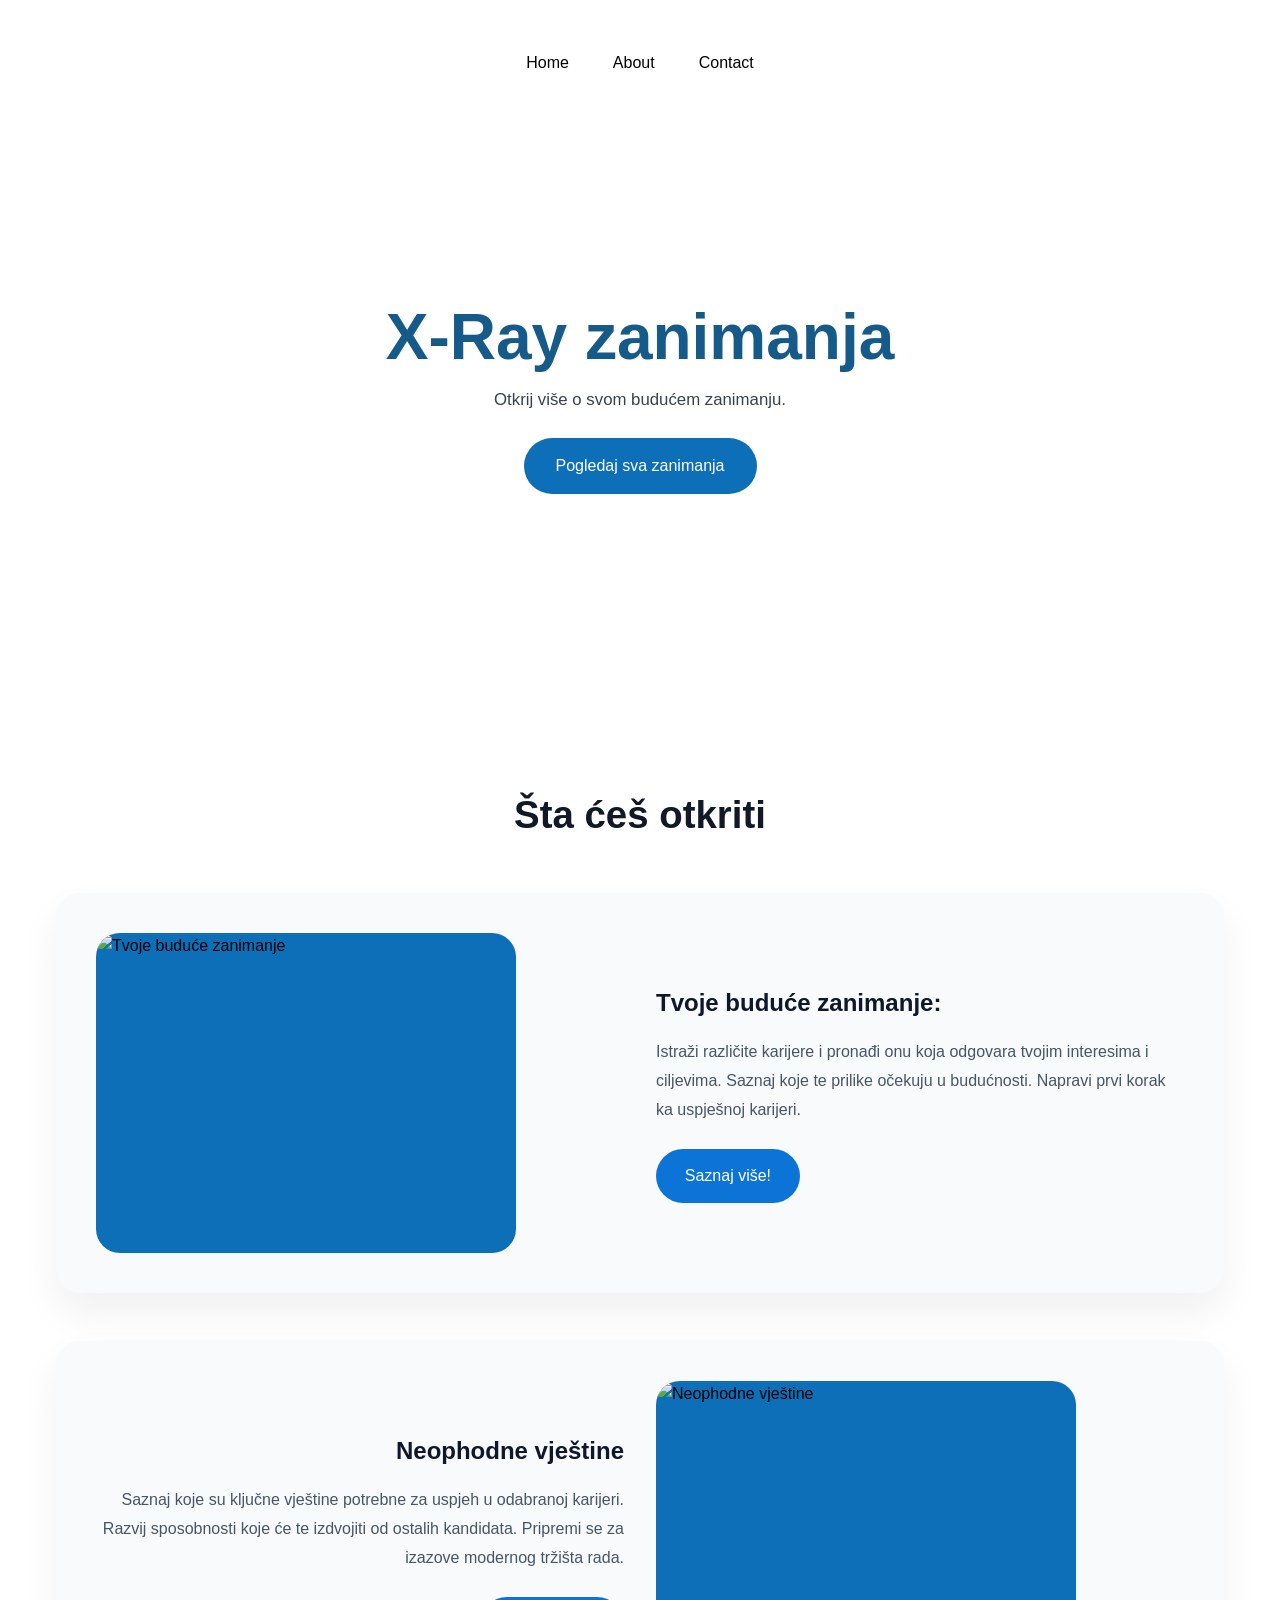
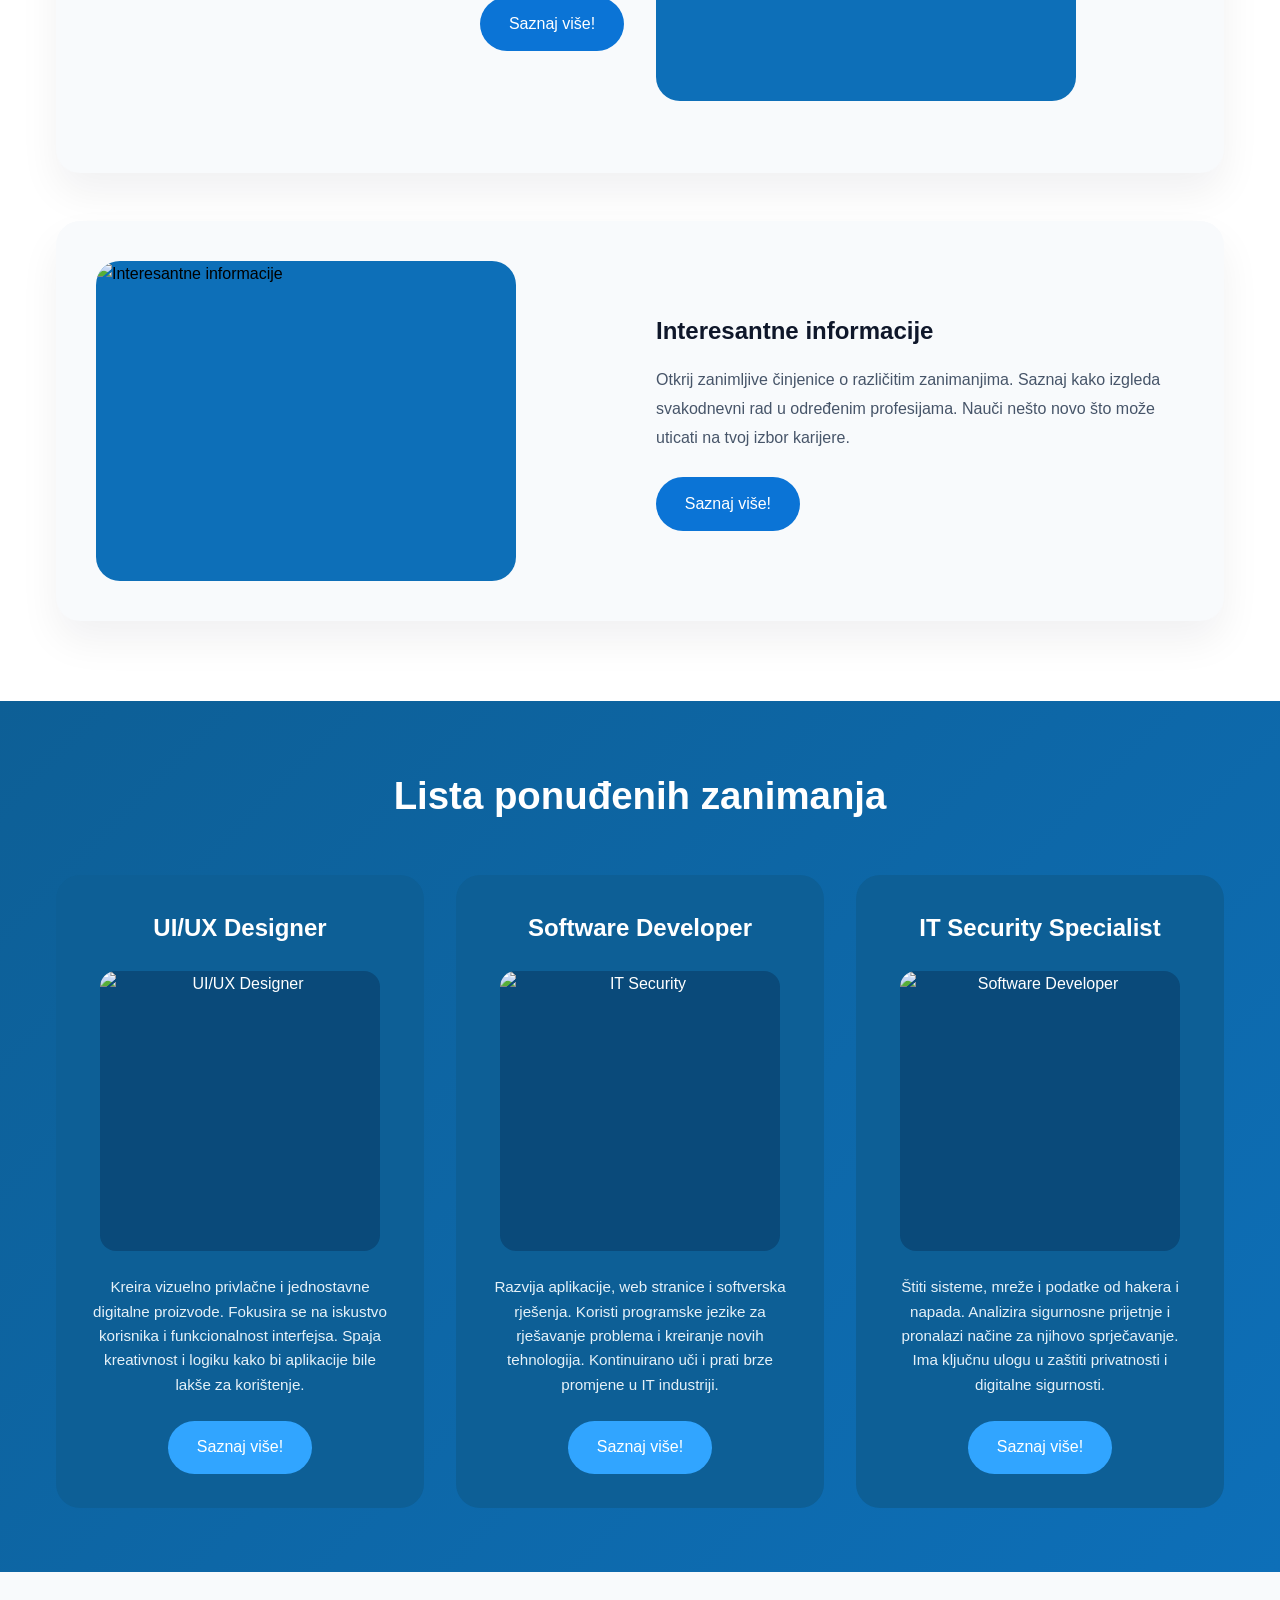
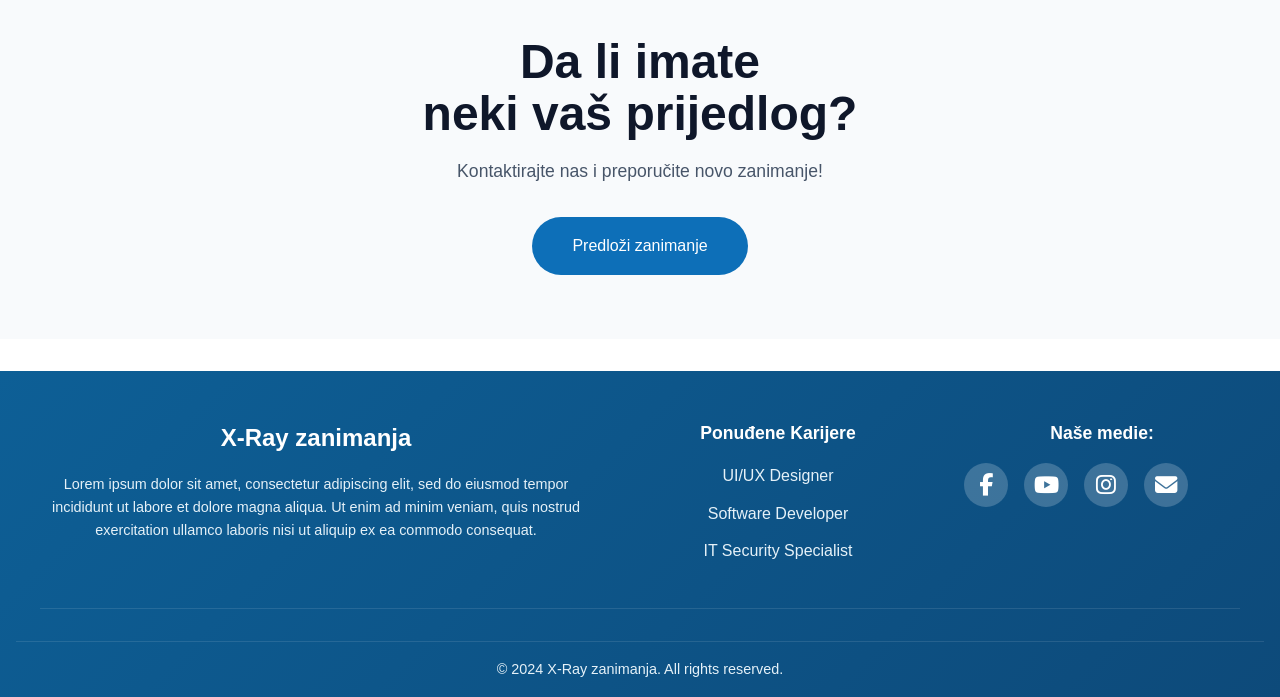
==== index.html @ bb41f521 "Add files via upload" ====
<!DOCTYPE html>
<html lang="en">
<head>
    <meta charset="UTF-8">
    <meta name="viewport" content="width=device-width, initial-scale=1.0">
    <title>My Website</title>
    <link rel="stylesheet" href="style.css">
    <link rel="stylesheet" href="https://cdnjs.cloudflare.com/ajax/libs/font-awesome/6.4.0/css/all.min.css">

</head>
<body>
    <header>
        <nav>
            <a href="#home">Home</a>
            <a href="#about">About</a>
            <a href="#contact">Contact</a>
        </nav>
        <div class="hero">
            <h1>X-Ray zanimanja</h1>
            <p>Otkrij više o svom budućem zanimanju.</p>
            <a class="hero-btn" href="#about">Pogledaj sva zanimanja</a>
        </div>
    </header>

    <section class="info-section">
        <div class="section-wrapper">
            <h2>Šta ćeš otkriti</h2>
            <div class="info-grid">
                <article class="info-card info-card-left">
                    <div class="info-image">
                        <img src="https://images.unsplash.com/photo-1552664730-d307ca884978?w=520&h=340&fit=crop" alt="Tvoje buduće zanimanje">
                    </div>
                    <div class="info-copy">
                        <h3>Tvoje buduće zanimanje:</h3>
                        <p>Istraži različite karijere i pronađi onu koja odgovara tvojim interesima i ciljevima. Saznaj koje te prilike očekuju u budućnosti. Napravi prvi korak ka uspješnoj karijeri.</p>
                        <a class="info-btn" href="#about">Saznaj više!</a>
                    </div>
                </article>
                <article class="info-card info-card-right">
                    <div class="info-copy">
                        <h3>Neophodne vještine</h3>
                        <p>Saznaj koje su ključne vještine potrebne za uspjeh u odabranoj karijeri. Razvij sposobnosti koje će te izdvojiti od ostalih kandidata. Pripremi se za izazove modernog tržišta rada.</p>
                        <a class="info-btn" href="#about">Saznaj više!</a>
                    </div>
                    <div class="info-image">
                        <img src="https://images.unsplash.com/photo-1517694712202-14dd9538aa97?w=520&h=340&fit=crop&auto=format&q=80" alt="Neophodne vještine">
                    </div>
                </article>
                <article class="info-card info-card-left">
                    <div class="info-image">
                        <img src="https://images.unsplash.com/photo-1454165804606-c3d57bc86b40?w=520&h=340&fit=crop" alt="Interesantne informacije">
                    </div>
                    <div class="info-copy">
                        <h3>Interesantne informacije</h3>
                        <p>Otkrij zanimljive činjenice o različitim zanimanjima. Saznaj kako izgleda svakodnevni rad u određenim profesijama. Nauči nešto novo što može uticati na tvoj izbor karijere.</p>
                        <a class="info-btn" href="#about">Saznaj više!</a>
                    </div>
                </article>
            </div>
        </div>
    </section>

    <section class="careers-section">
        <div class="section-wrapper">
            <h2>Lista ponuđenih zanimanja</h2>
            <div class="careers-grid">
                <article class="career-card">
                    <h3>UI/UX Designer</h3>
                    <div class="career-image">
                        <img src="https://images.unsplash.com/photo-1561070791-2526d30994b5?w=400&h=300&fit=crop&auto=format&q=80" alt="UI/UX Designer">
                    </div>
                    <p>Kreira vizuelno privlačne i jednostavne digitalne proizvode. Fokusira se na iskustvo korisnika i funkcionalnost interfejsa. Spaja kreativnost i logiku kako bi aplikacije bile lakše za korištenje.</p>
                    <a class="career-btn" href="#about">Saznaj više!</a>
                </article>

                <article class="career-card">
                    <h3>Software Developer</h3>
                    <div class="career-image">
                        <img src="https://images.unsplash.com/photo-1517694712202-14dd9538aa97?w=400&h=300&fit=crop&auto=format&q=80" alt="IT Security">
                    </div>
                    <p>Razvija aplikacije, web stranice i softverska rješenja. Koristi programske jezike za rješavanje problema i kreiranje novih tehnologija. Kontinuirano uči i prati brze promjene u IT industriji.</p>
                    <a class="career-btn" href="#about">Saznaj više!</a>
                </article>

                <article class="career-card">
                    <h3>IT Security Specialist</h3>
                    <div class="career-image">
                        <img src="https://images.unsplash.com/photo-1517694712202-14dd9538aa97?w=400&h=300&fit=crop&auto=format&q=80" alt="Software Developer">
                    </div>
                    <p>Štiti sisteme, mreže i podatke od hakera i napada. Analizira sigurnosne prijetnje i pronalazi načine za njihovo sprječavanje. Ima ključnu ulogu u zaštiti privatnosti i digitalne sigurnosti.</p>
                    <a class="career-btn" href="#about">Saznaj više!</a>
                </article>
            </div>
        </div>
    </section>

    <section class="cta-section">
        <div class="cta-content">
            <h2>Da li imate <br>neki vaš prijedlog?</h2>
            <p>Kontaktirajte nas i preporučite novo zanimanje!</p>
            <a class="cta-btn" href="#about">Predloži zanimanje</a>
        </div>
    </section>

    <footer class="main-footer">
        <div class="footer-container">
            <div class="footer-brand">
                <h3>X-Ray zanimanja</h3>
                <p>Lorem ipsum dolor sit amet, consectetur adipiscing elit, sed do eiusmod tempor incididunt ut labore et dolore magna aliqua. Ut enim ad minim veniam, quis nostrud exercitation ullamco laboris nisi ut aliquip ex ea commodo consequat.</p>
            </div>
            <div class="footer-careers">
                <h4>Ponuđene Karijere</h4>
                <ul>
                    <li><a href="#ui-ux">UI/UX Designer</a></li>
                    <li><a href="#software">Software Developer</a></li>
                    <li><a href="#security">IT Security Specialist</a></li>
                </ul>
            </div>
            <div class="footer-social">
                <h4>Naše medie:</h4>
                <div class="social-icons">
                    <a href="https://www.facebook.com" target="_blank" class="social-icon social-facebook" aria-label="Facebook" title="Facebook"><i class="fab fa-facebook-f"></i></a>
                    <a href="https://www.youtube.com" target="_blank" class="social-icon social-youtube" aria-label="YouTube" title="YouTube"><i class="fab fa-youtube"></i></a>
                    <a href="https://www.instagram.com" target="_blank" class="social-icon social-instagram" aria-label="Instagram" title="Instagram"><i class="fab fa-instagram"></i></a>
                    <a href="https://www.gmail.com" target="_blank" class="social-icon social-gmail" aria-label="Gmail" title="Gmail"><i class="fas fa-envelope"></i></a>
                </div>
            </div>
        </div>
        <div class="footer-bottom">
            <p>&copy; 2024 X-Ray zanimanja. All rights reserved.</p>
        </div>
    </footer>

</body>
</html>
---- style.css ----
* {
            margin: 0;
            padding: 0;
            box-sizing: border-box;
        }
        body {
            font-family: Inter, sans-serif;
            line-height: 1.6;
            background-color: white;
            color: black;
        }
        header {
            background-color: #ffffff;
            min-height: 80vh;
            display: flex;
            flex-direction: column;
            align-items: center;
            justify-content: flex-start;
            gap: 2rem;
            padding: 2rem 1rem 3rem;
            text-align: center;
            color: #10253f;
        }
        nav {
            width: 100%;
            max-width: 1200px;
            padding: 0.5rem 1rem;
            border-radius: 30px;
            color: black;
            display: flex;
            justify-content: center;
            gap: 0.75rem;
        }
        nav a {
            color: black;
            text-decoration: none;
            padding: 0.65rem 1rem;
            border-radius: 30px;
            transition: background-color 0.3s ease, color 0.3s ease, padding 0.3s ease;
        }
        nav a:hover {
            background-color: #0a5ea0;
            padding: 0.65rem 1.6rem;
            color: white;
        }
        .hero {
            flex: 1;
            display: flex;
            flex-direction: column;
            justify-content: center;
            align-items: center;
            width: 100%;
            max-width: 720px;
        }
        .hero h1 {
            font-size: clamp(2.5rem, 5vw, 4rem);
            color: #165a8a;
            margin-bottom: 1rem;
            line-height: 1.05;
        }
        .hero p {
            margin: 0 auto;
            max-width: 560px;
            color: #374151;
            font-size: 1.05rem;
        }
        .hero-btn {
            display: inline-block;
            margin-top: 1.5rem;
            padding: 0.95rem 2rem;
            background-color: #0d6fb8;
            color: white;
            border-radius: 999px;
            text-decoration: none;
            transition: background 0.25s ease, transform 0.2s ease;
        }
        .hero-btn:hover {
            background-color: #0a5ea0;
            transform: translateY(-2px);
        }
        main {
            max-width: 1200px;
            margin: 0 auto;
            padding: 2rem 1rem;
            background-color: white;
        }
        .info-section {
            background-color: #ffffff;
            padding: 4rem 1rem 2rem;
        }
        .section-wrapper {
            max-width: 1200px;
            margin: 0 auto;
            padding: 0 1rem;
        }
        .info-section h2 {
            font-size: clamp(2rem, 3vw, 2.75rem);
            text-align: center;
            margin-bottom: 3rem;
            color: #111827;
        }
        .info-grid {
            display: grid;
            gap: 2rem;
        }
        .info-card {
            display: grid;
            grid-template-columns: 1fr;
            align-items: center;
            gap: 2rem;
            padding: 2rem;
            background-color: #f8fafc;
            border-radius: 24px;
            box-shadow: 0 20px 40px rgba(15, 23, 42, 0.06);
            overflow: hidden;
            transition: transform 0.3s ease, box-shadow 0.3s ease;
        }
        .info-card:hover {
            transform: translateY(-8px);
            box-shadow: 0 30px 60px rgba(15, 23, 42, 0.12);
        }
        .info-card-left {
            grid-template-areas:
                "image"
                "copy";
        }
        .info-card-right {
            grid-template-areas:
                "copy"
                "image";
            grid-template-rows: auto 1fr;
        }
        .info-card .info-image,
        .info-card .info-copy {
            width: 100%;
        }
        .info-card .info-image {
            grid-area: image;
            aspect-ratio: 4 / 3;
            max-width: 420px;
            min-height: 240px;
            width: 100%;
            border-radius: 24px;
            background-color: #0d6fb8;
            position: relative;
            overflow: hidden;
            display: flex;
            align-items: center;
            justify-content: center;
        }
        .info-card .info-image img {
            width: 100%;
            height: 100%;
            object-fit: cover;
            display: block;
        }
        .info-card .info-copy {
            grid-area: copy;
        }
        .info-card h3 {
            margin-bottom: 1rem;
            font-size: 1.35rem;
            color: #0f172a;
        }
        .info-card p {
            margin-bottom: 1.5rem;
            color: #475569;
            line-height: 1.8;
        }
        .info-btn {
            display: inline-block;
            padding: 0.9rem 1.8rem;
            background-color: #0b74d6;
            color: white;
            border-radius: 999px;
            text-decoration: none;
            transition: transform 0.2s ease, background-color 0.2s ease;
        }
        .info-btn:hover {
            background-color: #0a63b2;
            transform: translateY(-2px);
        }
        @media (min-width: 900px) {
            .info-grid {
                gap: 3rem;
            }
            .info-card {
                grid-template-columns: 1fr 1fr;
            }
            .info-card-left {
                grid-template-areas: "image copy";
            }
            .info-card-right {
                grid-template-areas: "copy image";
            }
            .info-card-right .info-image {
                grid-area: image;
                display: flex;
                align-items: center;
                justify-content: center;
            }
            .info-card-right .info-copy {
                grid-area: copy;
                text-align: right;
            }
            .info-card h3 {
                font-size: 1.5rem;
            }
        }
        @media (min-width: 1100px) {
            .info-card {
                padding: 2.5rem;
            }
            .info-card .info-image {
                min-height: 320px;
            }
        }
        footer {
            background-color: #ffffff;
            color: black;
            text-align: center;
            padding: 1rem;
            margin-top: 2rem;
        }
        .careers-section {
            background: linear-gradient(135deg, #0d5f96 0%, #0d6fb8 100%);
            padding: 4rem 1rem;
            margin-top: 3rem;
        }
        .careers-section h2 {
            color: white;
            font-size: clamp(2rem, 3vw, 2.75rem);
            text-align: center;
            margin-bottom: 3rem;
        }
        .careers-grid {
            display: grid;
            grid-template-columns: 1fr;
            gap: 2rem;
            max-width: 1200px;
            margin: 0 auto;
        }
        @media (min-width: 900px) {
            .careers-grid {
                grid-template-columns: repeat(3, 1fr);
            }
        }
        .career-card {
            background-color: #0d5f96;
            border-radius: 24px;
            padding: 2rem;
            display: flex;
            flex-direction: column;
            align-items: center;
            text-align: center;
            color: white;
            border: 2px solid transparent;
            transition: transform 0.3s ease, border-color 0.3s ease;
        }
        .career-card:hover {
            transform: translateY(-8px);
            border-color: #31a5ff;
        }
        .career-card h3 {
            font-size: 1.5rem;
            margin-bottom: 1.5rem;
            color: white;
        }
        .career-image {
            width: 100%;
            max-width: 280px;
            aspect-ratio: 1 / 1;
            border-radius: 16px;
            overflow: hidden;
            margin-bottom: 1.5rem;
            background-color: #0a4a7a;
            display: flex;
            align-items: center;
            justify-content: center;
        }
        .career-image img {
            width: 100%;
            height: 100%;
            object-fit: cover;
            display: block;
        }
        .career-card p {
            margin-bottom: 1.5rem;
            color: #e5f1f8;
            line-height: 1.6;
            font-size: 0.95rem;
        }
        .career-btn {
            display: inline-block;
            padding: 0.85rem 1.8rem;
            background-color: #31a5ff;
            color: white;
            border-radius: 999px;
            text-decoration: none;
            transition: background-color 0.2s ease, transform 0.2s ease;
            margin-top: auto;
        }
        .career-btn:hover {
            background-color: #1a8fd9;
            transform: translateY(-2px);
        }
        .cta-section {
            background-color: #f8fafc;
            padding: 4rem 1rem;
            text-align: center;
        }
        .cta-content {
            max-width: 800px;
            margin: 0 auto;
        }
        .cta-content h2 {
            font-size: clamp(2rem, 4vw, 3rem);
            color: #0f172a;
            margin-bottom: 1rem;
            line-height: 1.1;
        }
        .cta-content p {
            font-size: 1.1rem;
            color: #475569;
            margin-bottom: 2rem;
        }
        .cta-btn {
            display: inline-block;
            padding: 1rem 2.5rem;
            background-color: #0d6fb8;
            color: white;
            border-radius: 999px;
            text-decoration: none;
            font-weight: 500;
            transition: background-color 0.3s ease, transform 0.3s ease;
        }
        .cta-btn:hover {
            background-color: #0a5ea0;
            transform: translateY(-3px);
        }
        .main-footer {
            background: linear-gradient(135deg, #0d5f96 0%, #0d4a7a 100%);
            color: white;
            padding: 3rem 1rem 1rem;
        }
        .footer-container {
            max-width: 1200px;
            margin: 0 auto;
            display: grid;
            grid-template-columns: 1fr;
            gap: 2rem;
            margin-bottom: 2rem;
            padding-bottom: 2rem;
            border-bottom: 1px solid rgba(255, 255, 255, 0.1);
        }
        @media (min-width: 900px) {
            .footer-container {
                grid-template-columns: 2fr 1fr 1fr;
                gap: 3rem;
            }
        }
        .footer-brand h3 {
            font-size: 1.5rem;
            margin-bottom: 1rem;
        }
        .footer-brand p {
            font-size: 0.9rem;
            line-height: 1.6;
            color: #e5f1f8;
        }
        .footer-careers h4,
        .footer-social h4 {
            font-size: 1.1rem;
            margin-bottom: 1rem;
            color: white;
        }
        .footer-careers ul {
            list-style: none;
            padding: 0;
        }
        .footer-careers li {
            margin-bottom: 0.75rem;
        }
        .footer-careers a {
            color: #e5f1f8;
            text-decoration: none;
            transition: color 0.3s ease;
        }
        .footer-careers a:hover {
            color: #31a5ff;
        }
        .social-icons {
            display: flex;
            gap: 1rem;
        }
        .social-icon {
            width: 44px;
            height: 44px;
            background-color: rgba(255, 255, 255, 0.2);
            border-radius: 50%;
            display: flex;
            align-items: center;
            justify-content: center;
            text-decoration: none;
            transition: background-color 0.3s ease, transform 0.3s ease;
            color: white;
            font-weight: bold;
            font-size: 1.2rem;
        }
        .social-icon i {
            font-size: 1.4rem;
        }
        .social-icon:hover {
            background-color: #31a5ff;
            transform: translateY(-4px);
        }
        .social-facebook:hover {
            background-color: #1877f2;
        }
        .social-youtube:hover {
            background-color: #ff0000;
        }
        .social-instagram:hover {
            background: linear-gradient(45deg, #f09433 0%, #e6683c 25%, #dc2743 50%, #cc2366 75%, #bc1888 100%);
        }
        .social-gmail:hover {
            background-color: #ea4335;
        }
        .footer-bottom {
            text-align: center;
            padding-top: 1rem;
            border-top: 1px solid rgba(255, 255, 255, 0.1);
            color: #e5f1f8;
            font-size: 0.9rem;
        }
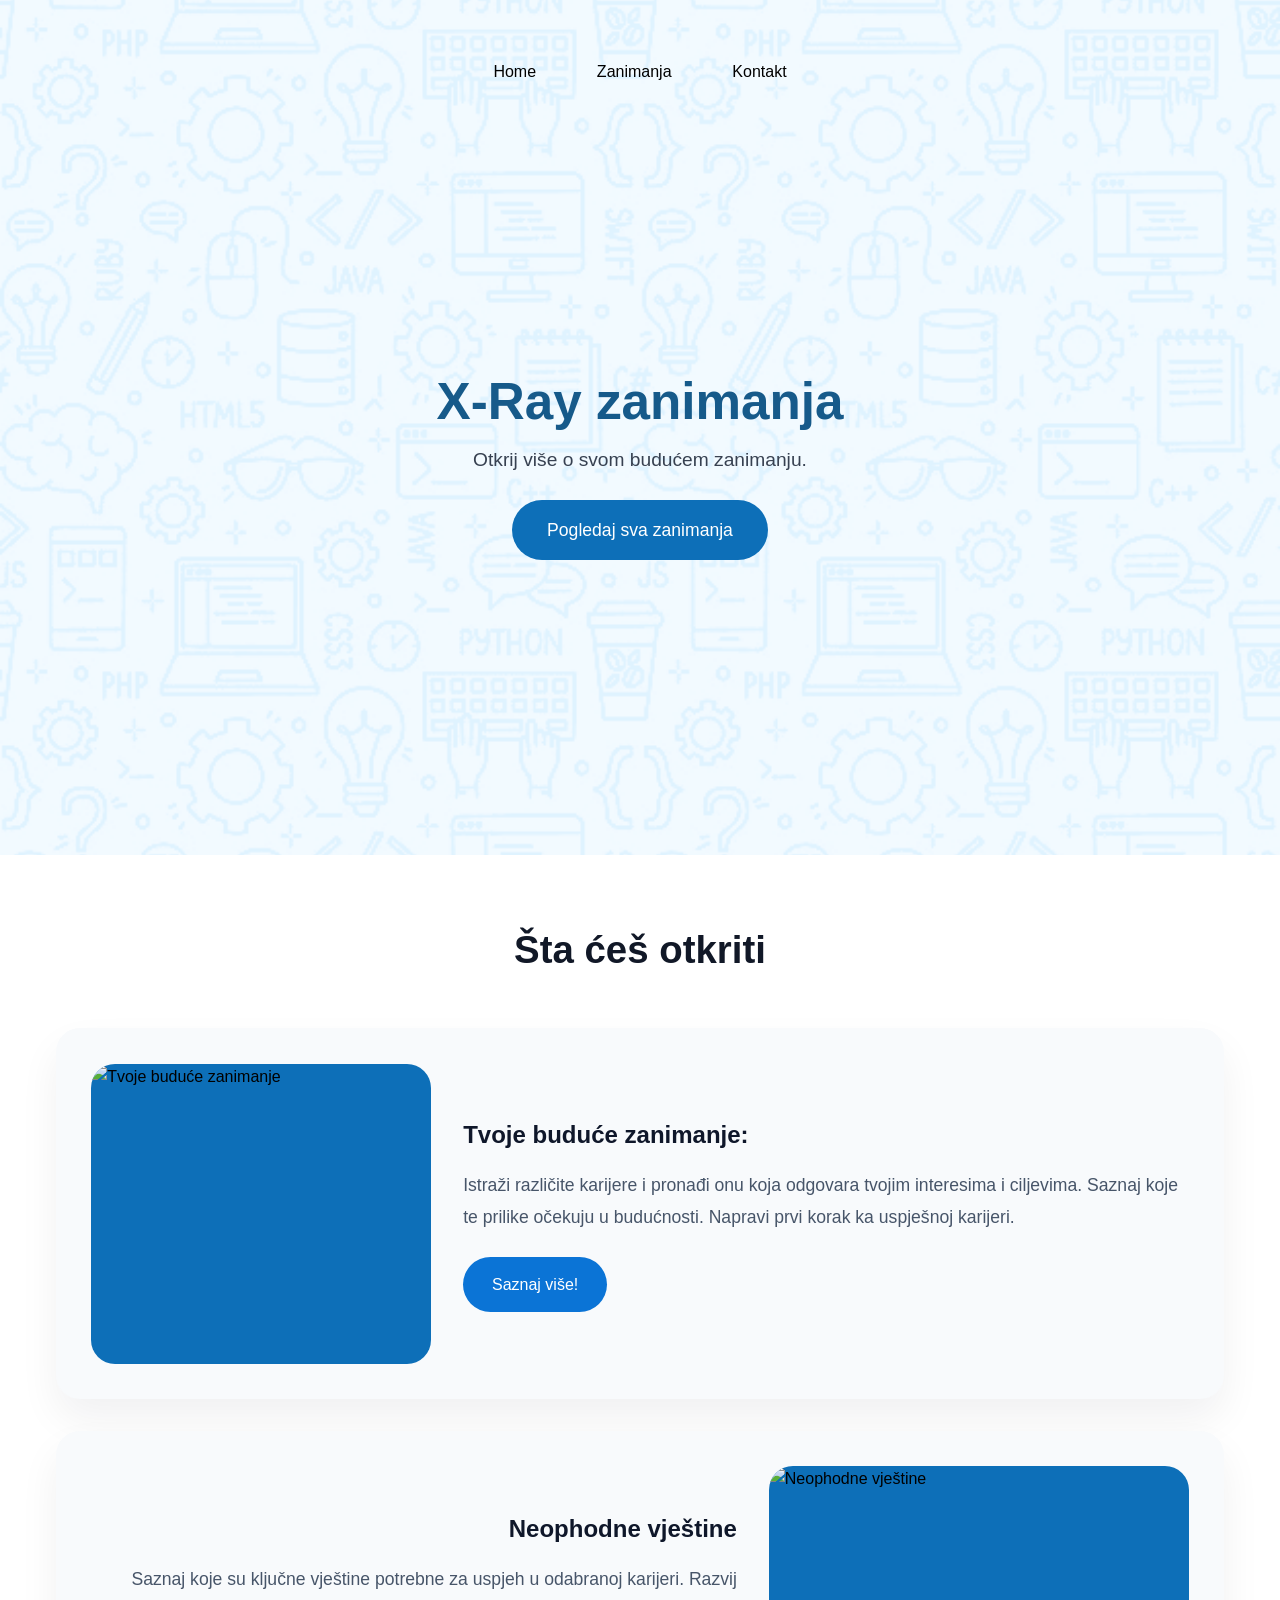
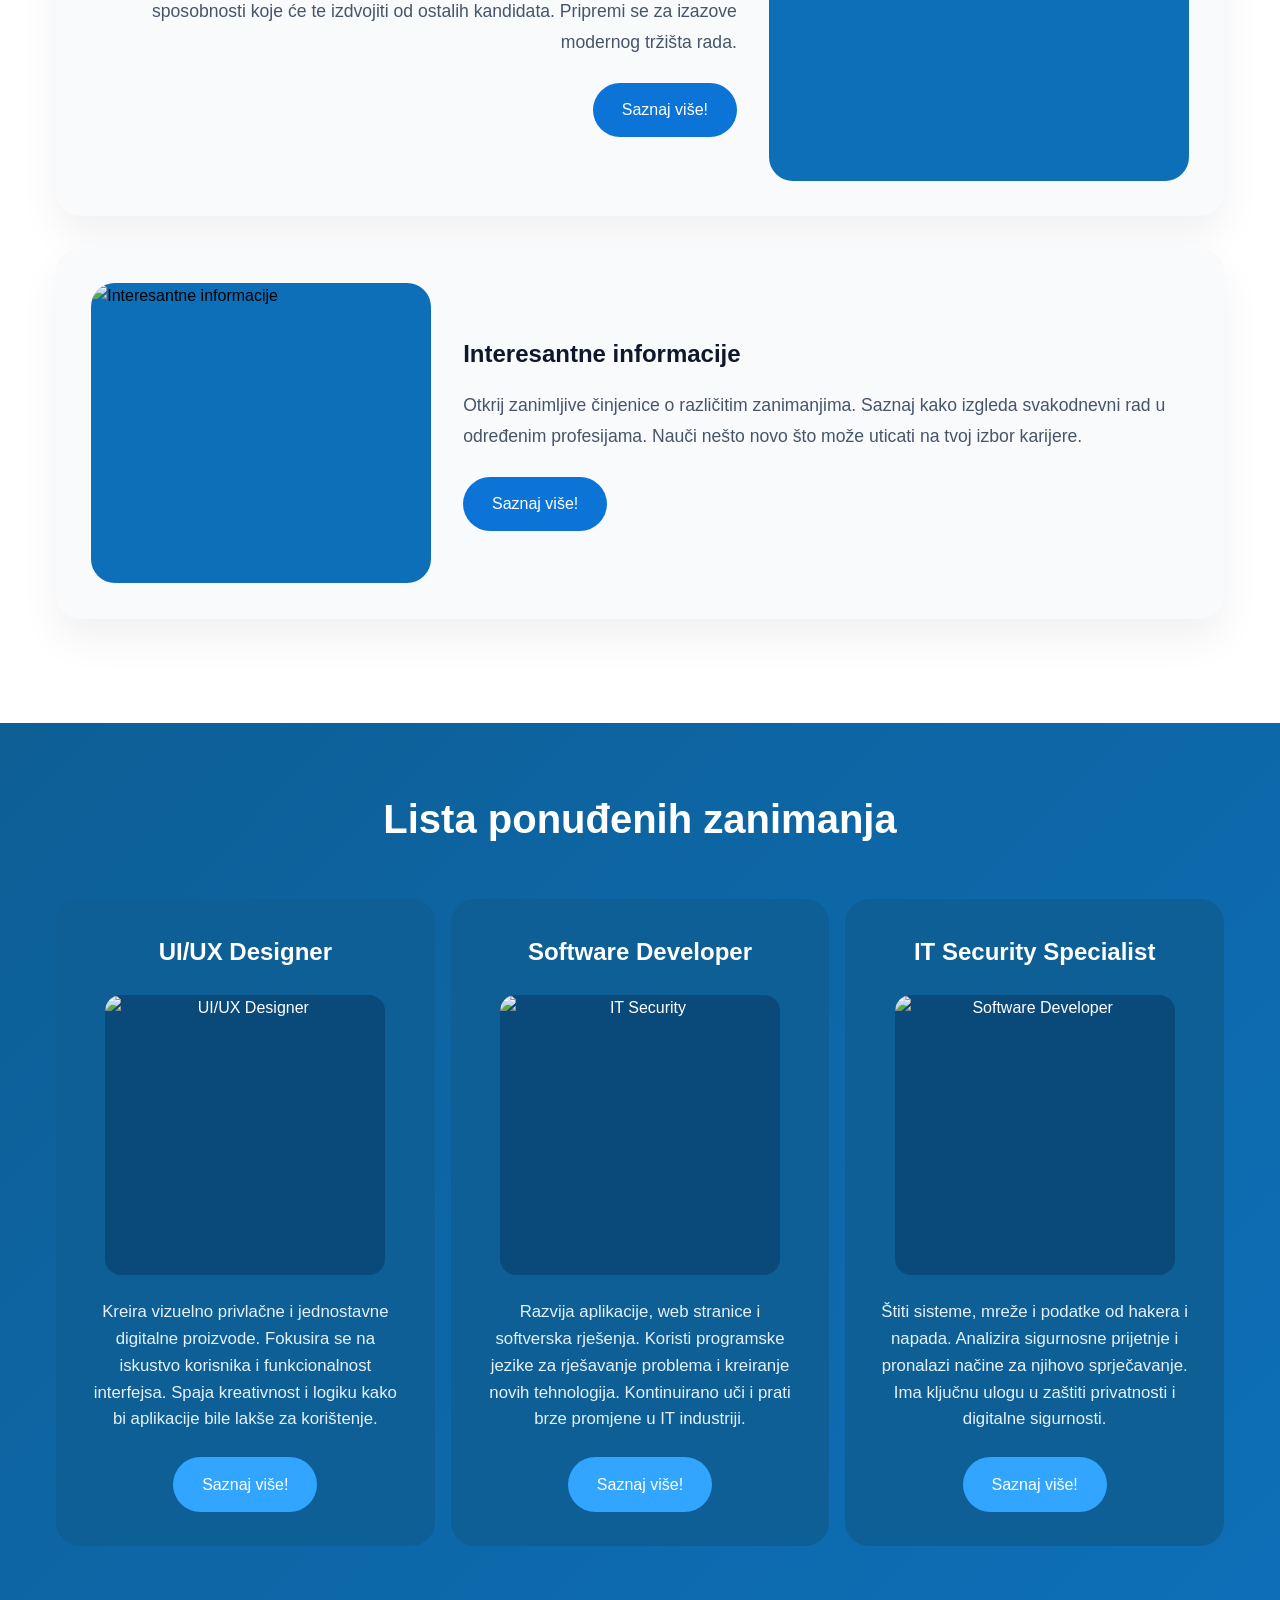
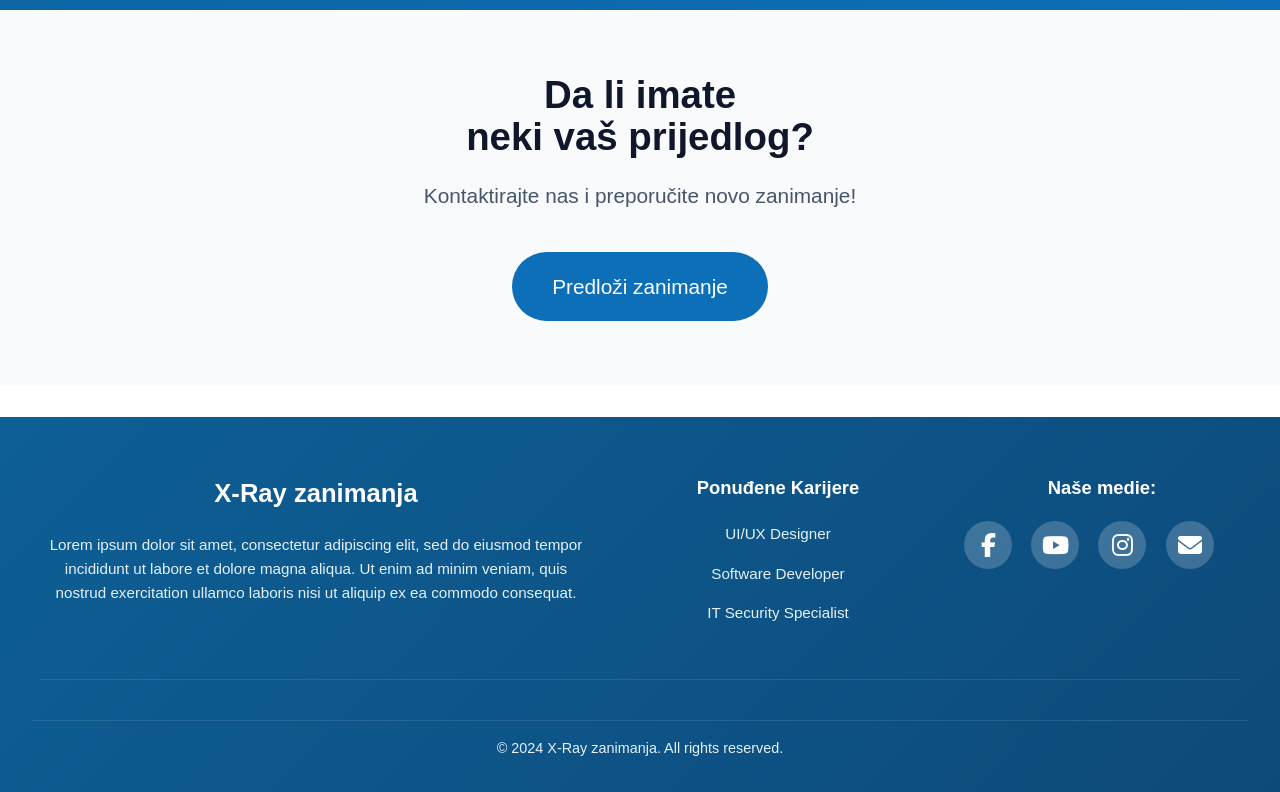
==== commit 4d8751c0: "Add files via upload" ====
--- a/index.html
+++ b/index.html
@@ -8,12 +8,13 @@
     <link rel="stylesheet" href="https://cdnjs.cloudflare.com/ajax/libs/font-awesome/6.4.0/css/all.min.css">
 
 </head>
+
 <body>
     <header>
         <nav>
             <a href="#home">Home</a>
-            <a href="#about">About</a>
-            <a href="#contact">Contact</a>
+            <a href="#about">Zanimanja</a>
+            <a href="#contact">Kontakt</a>
         </nav>
         <div class="hero">
             <h1>X-Ray zanimanja</h1>
@@ -130,6 +131,5 @@
             <p>&copy; 2024 X-Ray zanimanja. All rights reserved.</p>
         </div>
     </footer>
-
 </body>
 </html>
--- a/style.css
+++ b/style.css
@@ -1,436 +1,884 @@
 * {
-            margin: 0;
-            padding: 0;
-            box-sizing: border-box;
-        }
-        body {
-            font-family: Inter, sans-serif;
-            line-height: 1.6;
-            background-color: white;
-            color: black;
-        }
-        header {
-            background-color: #ffffff;
-            min-height: 80vh;
-            display: flex;
-            flex-direction: column;
-            align-items: center;
-            justify-content: flex-start;
-            gap: 2rem;
-            padding: 2rem 1rem 3rem;
-            text-align: center;
-            color: #10253f;
-        }
-        nav {
-            width: 100%;
-            max-width: 1200px;
-            padding: 0.5rem 1rem;
-            border-radius: 30px;
-            color: black;
-            display: flex;
-            justify-content: center;
-            gap: 0.75rem;
-        }
-        nav a {
-            color: black;
-            text-decoration: none;
-            padding: 0.65rem 1rem;
-            border-radius: 30px;
-            transition: background-color 0.3s ease, color 0.3s ease, padding 0.3s ease;
-        }
-        nav a:hover {
-            background-color: #0a5ea0;
-            padding: 0.65rem 1.6rem;
-            color: white;
-        }
-        .hero {
-            flex: 1;
-            display: flex;
-            flex-direction: column;
-            justify-content: center;
-            align-items: center;
-            width: 100%;
-            max-width: 720px;
-        }
-        .hero h1 {
-            font-size: clamp(2.5rem, 5vw, 4rem);
-            color: #165a8a;
-            margin-bottom: 1rem;
-            line-height: 1.05;
-        }
-        .hero p {
-            margin: 0 auto;
-            max-width: 560px;
-            color: #374151;
-            font-size: 1.05rem;
-        }
-        .hero-btn {
-            display: inline-block;
-            margin-top: 1.5rem;
-            padding: 0.95rem 2rem;
-            background-color: #0d6fb8;
-            color: white;
-            border-radius: 999px;
-            text-decoration: none;
-            transition: background 0.25s ease, transform 0.2s ease;
-        }
-        .hero-btn:hover {
-            background-color: #0a5ea0;
-            transform: translateY(-2px);
-        }
-        main {
-            max-width: 1200px;
-            margin: 0 auto;
-            padding: 2rem 1rem;
-            background-color: white;
-        }
-        .info-section {
-            background-color: #ffffff;
-            padding: 4rem 1rem 2rem;
-        }
-        .section-wrapper {
-            max-width: 1200px;
-            margin: 0 auto;
-            padding: 0 1rem;
-        }
-        .info-section h2 {
-            font-size: clamp(2rem, 3vw, 2.75rem);
-            text-align: center;
-            margin-bottom: 3rem;
-            color: #111827;
-        }
-        .info-grid {
-            display: grid;
-            gap: 2rem;
-        }
-        .info-card {
-            display: grid;
-            grid-template-columns: 1fr;
-            align-items: center;
-            gap: 2rem;
-            padding: 2rem;
-            background-color: #f8fafc;
-            border-radius: 24px;
-            box-shadow: 0 20px 40px rgba(15, 23, 42, 0.06);
-            overflow: hidden;
-            transition: transform 0.3s ease, box-shadow 0.3s ease;
-        }
-        .info-card:hover {
-            transform: translateY(-8px);
-            box-shadow: 0 30px 60px rgba(15, 23, 42, 0.12);
-        }
-        .info-card-left {
-            grid-template-areas:
-                "image"
-                "copy";
-        }
-        .info-card-right {
-            grid-template-areas:
-                "copy"
-                "image";
-            grid-template-rows: auto 1fr;
-        }
-        .info-card .info-image,
-        .info-card .info-copy {
-            width: 100%;
-        }
-        .info-card .info-image {
-            grid-area: image;
-            aspect-ratio: 4 / 3;
-            max-width: 420px;
-            min-height: 240px;
-            width: 100%;
-            border-radius: 24px;
-            background-color: #0d6fb8;
-            position: relative;
-            overflow: hidden;
-            display: flex;
-            align-items: center;
-            justify-content: center;
-        }
-        .info-card .info-image img {
-            width: 100%;
-            height: 100%;
-            object-fit: cover;
-            display: block;
-        }
-        .info-card .info-copy {
-            grid-area: copy;
-        }
-        .info-card h3 {
-            margin-bottom: 1rem;
-            font-size: 1.35rem;
-            color: #0f172a;
-        }
-        .info-card p {
-            margin-bottom: 1.5rem;
-            color: #475569;
-            line-height: 1.8;
-        }
-        .info-btn {
-            display: inline-block;
-            padding: 0.9rem 1.8rem;
-            background-color: #0b74d6;
-            color: white;
-            border-radius: 999px;
-            text-decoration: none;
-            transition: transform 0.2s ease, background-color 0.2s ease;
-        }
-        .info-btn:hover {
-            background-color: #0a63b2;
-            transform: translateY(-2px);
-        }
-        @media (min-width: 900px) {
-            .info-grid {
-                gap: 3rem;
-            }
-            .info-card {
-                grid-template-columns: 1fr 1fr;
-            }
-            .info-card-left {
-                grid-template-areas: "image copy";
-            }
-            .info-card-right {
-                grid-template-areas: "copy image";
-            }
-            .info-card-right .info-image {
-                grid-area: image;
-                display: flex;
-                align-items: center;
-                justify-content: center;
-            }
-            .info-card-right .info-copy {
-                grid-area: copy;
-                text-align: right;
-            }
-            .info-card h3 {
-                font-size: 1.5rem;
-            }
-        }
-        @media (min-width: 1100px) {
-            .info-card {
-                padding: 2.5rem;
-            }
-            .info-card .info-image {
-                min-height: 320px;
-            }
-        }
-        footer {
-            background-color: #ffffff;
-            color: black;
-            text-align: center;
-            padding: 1rem;
-            margin-top: 2rem;
-        }
-        .careers-section {
-            background: linear-gradient(135deg, #0d5f96 0%, #0d6fb8 100%);
-            padding: 4rem 1rem;
-            margin-top: 3rem;
-        }
-        .careers-section h2 {
-            color: white;
-            font-size: clamp(2rem, 3vw, 2.75rem);
-            text-align: center;
-            margin-bottom: 3rem;
-        }
-        .careers-grid {
-            display: grid;
-            grid-template-columns: 1fr;
-            gap: 2rem;
-            max-width: 1200px;
-            margin: 0 auto;
-        }
-        @media (min-width: 900px) {
-            .careers-grid {
-                grid-template-columns: repeat(3, 1fr);
-            }
-        }
-        .career-card {
-            background-color: #0d5f96;
-            border-radius: 24px;
-            padding: 2rem;
-            display: flex;
-            flex-direction: column;
-            align-items: center;
-            text-align: center;
-            color: white;
-            border: 2px solid transparent;
-            transition: transform 0.3s ease, border-color 0.3s ease;
-        }
-        .career-card:hover {
-            transform: translateY(-8px);
-            border-color: #31a5ff;
-        }
-        .career-card h3 {
-            font-size: 1.5rem;
-            margin-bottom: 1.5rem;
-            color: white;
-        }
-        .career-image {
-            width: 100%;
-            max-width: 280px;
-            aspect-ratio: 1 / 1;
-            border-radius: 16px;
-            overflow: hidden;
-            margin-bottom: 1.5rem;
-            background-color: #0a4a7a;
-            display: flex;
-            align-items: center;
-            justify-content: center;
-        }
-        .career-image img {
-            width: 100%;
-            height: 100%;
-            object-fit: cover;
-            display: block;
-        }
-        .career-card p {
-            margin-bottom: 1.5rem;
-            color: #e5f1f8;
-            line-height: 1.6;
-            font-size: 0.95rem;
-        }
-        .career-btn {
-            display: inline-block;
-            padding: 0.85rem 1.8rem;
-            background-color: #31a5ff;
-            color: white;
-            border-radius: 999px;
-            text-decoration: none;
-            transition: background-color 0.2s ease, transform 0.2s ease;
-            margin-top: auto;
-        }
-        .career-btn:hover {
-            background-color: #1a8fd9;
-            transform: translateY(-2px);
-        }
-        .cta-section {
-            background-color: #f8fafc;
-            padding: 4rem 1rem;
-            text-align: center;
-        }
-        .cta-content {
-            max-width: 800px;
-            margin: 0 auto;
-        }
-        .cta-content h2 {
-            font-size: clamp(2rem, 4vw, 3rem);
-            color: #0f172a;
-            margin-bottom: 1rem;
-            line-height: 1.1;
-        }
-        .cta-content p {
-            font-size: 1.1rem;
-            color: #475569;
-            margin-bottom: 2rem;
-        }
-        .cta-btn {
-            display: inline-block;
-            padding: 1rem 2.5rem;
-            background-color: #0d6fb8;
-            color: white;
-            border-radius: 999px;
-            text-decoration: none;
-            font-weight: 500;
-            transition: background-color 0.3s ease, transform 0.3s ease;
-        }
-        .cta-btn:hover {
-            background-color: #0a5ea0;
-            transform: translateY(-3px);
-        }
-        .main-footer {
-            background: linear-gradient(135deg, #0d5f96 0%, #0d4a7a 100%);
-            color: white;
-            padding: 3rem 1rem 1rem;
-        }
-        .footer-container {
-            max-width: 1200px;
-            margin: 0 auto;
-            display: grid;
-            grid-template-columns: 1fr;
-            gap: 2rem;
-            margin-bottom: 2rem;
-            padding-bottom: 2rem;
-            border-bottom: 1px solid rgba(255, 255, 255, 0.1);
-        }
-        @media (min-width: 900px) {
-            .footer-container {
-                grid-template-columns: 2fr 1fr 1fr;
-                gap: 3rem;
-            }
-        }
-        .footer-brand h3 {
-            font-size: 1.5rem;
-            margin-bottom: 1rem;
-        }
-        .footer-brand p {
-            font-size: 0.9rem;
-            line-height: 1.6;
-            color: #e5f1f8;
-        }
-        .footer-careers h4,
-        .footer-social h4 {
-            font-size: 1.1rem;
-            margin-bottom: 1rem;
-            color: white;
-        }
-        .footer-careers ul {
-            list-style: none;
-            padding: 0;
-        }
-        .footer-careers li {
-            margin-bottom: 0.75rem;
-        }
-        .footer-careers a {
-            color: #e5f1f8;
-            text-decoration: none;
-            transition: color 0.3s ease;
-        }
-        .footer-careers a:hover {
-            color: #31a5ff;
-        }
-        .social-icons {
-            display: flex;
-            gap: 1rem;
-        }
-        .social-icon {
-            width: 44px;
-            height: 44px;
-            background-color: rgba(255, 255, 255, 0.2);
-            border-radius: 50%;
-            display: flex;
-            align-items: center;
-            justify-content: center;
-            text-decoration: none;
-            transition: background-color 0.3s ease, transform 0.3s ease;
-            color: white;
-            font-weight: bold;
-            font-size: 1.2rem;
-        }
-        .social-icon i {
-            font-size: 1.4rem;
-        }
-        .social-icon:hover {
-            background-color: #31a5ff;
-            transform: translateY(-4px);
-        }
-        .social-facebook:hover {
-            background-color: #1877f2;
-        }
-        .social-youtube:hover {
-            background-color: #ff0000;
-        }
-        .social-instagram:hover {
-            background: linear-gradient(45deg, #f09433 0%, #e6683c 25%, #dc2743 50%, #cc2366 75%, #bc1888 100%);
-        }
-        .social-gmail:hover {
-            background-color: #ea4335;
-        }
-        .footer-bottom {
-            text-align: center;
-            padding-top: 1rem;
-            border-top: 1px solid rgba(255, 255, 255, 0.1);
-            color: #e5f1f8;
-            font-size: 0.9rem;
-        }
-
+    margin: 0;
+    padding: 0;
+    box-sizing: border-box;
+}
+
+body {
+    font-family: Inter, sans-serif;
+    line-height: 1.6;
+    background-color: white;
+    color: black;
+}
+
+header {
+    background-image: url("assets/hero-background-pattern.png"); 
+    background-size: cover;
+    background-position: center;
+    background-repeat: no-repeat;
+    min-height: 100vh;
+    display: flex;
+    flex-direction: column;
+    align-items: center;
+    justify-content: flex-start;
+    gap: 1.5rem;
+    padding: 1.5rem 1rem 2rem;
+    text-align: center;
+    color: #10253f;
+}
+
+nav {
+    width: 100%;
+    max-width: 1200px;
+    padding: 0.5rem 1rem;
+    border-radius: 30px;
+    color: black;
+    display: flex;
+    justify-content: center;
+    gap: 0.5rem;
+}
+
+nav a {
+    color: black;
+    text-decoration: none;
+    padding: 0.5rem 0.75rem;
+    border-radius: 30px;
+    transition: background-color 0.3s ease, color 0.3s ease, padding 0.3s ease;
+    font-size: 0.9rem;
+}
+
+nav a:hover {
+    background-color: #0a5ea0;
+    padding: 0.5rem 1.25rem;
+    color: white;
+}
+
+.hero {
+    flex: 1;
+    display: flex;
+    flex-direction: column;
+    justify-content: center;
+    align-items: center;
+    width: 100%;
+    max-width: 720px;
+}
+
+.hero h1 {
+    font-size: clamp(2rem, 8vw, 3.5rem);
+    color: #165a8a;
+    margin-bottom: 1rem;
+    line-height: 1.05;
+}
+
+.hero p {
+    margin: 0 auto;
+    max-width: 560px;
+    color: #374151;
+    font-size: 1rem;
+}
+
+.hero-btn {
+    display: inline-block;
+    margin-top: 1.5rem;
+    padding: 0.8rem 1.5rem;
+    background-color: #0d6fb8;
+    color: white;
+    border-radius: 999px;
+    text-decoration: none;
+    transition: background 0.25s ease, transform 0.2s ease;
+    font-size: 0.95rem;
+    flex-grow: 0;
+    flex-shrink: 1;
+}
+
+.hero-btn:hover {
+    background-color: #0a5ea0;
+    transform: translateY(-2px);
+}
+
+main {
+    max-width: 1200px;
+    margin: 0 auto;
+    padding: 2rem 1rem;
+    background-color: white;
+}
+
+.section-wrapper {
+    display: flex;
+    flex-direction: column;
+    justify-items: center;
+    max-width: 1200px;
+    margin: 0 auto;
+    padding: 0 1rem;
+}
+
+.info-section h2 {
+    font-size: clamp(2rem, 3vw, 2.75rem);
+    text-align: center;
+    margin-bottom: 3rem;
+    color: #111827;
+}
+
+.info-grid {
+    display: grid;
+    gap: 2rem;
+}
+
+.info-card {
+    display: grid;
+    grid-template-columns: 1fr;
+    align-items: center;
+    gap: 2rem;
+    padding: 2rem;
+    background-color: #f8fafc;
+    border-radius: 24px;
+    box-shadow: 0 20px 40px rgba(15, 23, 42, 0.06);
+    overflow: hidden;
+    transition: transform 0.3s ease, box-shadow 0.3s ease;
+}
+
+.info-card:hover {
+    transform: translateY(-8px);
+    box-shadow: 0 30px 60px rgba(15, 23, 42, 0.12);
+}
+
+.info-card-left {
+    grid-template-areas:
+        "image"
+        "copy";
+}
+
+.info-card-right {
+    display: flex;
+    align-items: right;
+    grid-template-areas:
+        "copy"
+        "image";
+    grid-template-rows: auto 1fr;
+    
+    
+}
+
+.info-card .info-image,
+.info-card .info-copy {
+    width: 100%;
+}
+
+.info-card .info-image {
+    grid-area: image;
+    aspect-ratio: 4 / 3;
+    max-width: 420px;
+    min-height: 240px;
+    width: 100%;
+    border-radius: 24px;
+    background-color: #0d6fb8;
+    position: relative;
+    overflow: hidden;
+    display: flex;
+    align-items: center;
+    justify-content: center;
+}
+
+.info-card .info-image img {
+    width: 100%;
+    height: 100%;
+    object-fit: cover;
+    display: block;
+}
+
+.info-card .info-copy {
+    grid-area: copy;
+}
+
+.info-card h3 {
+    margin-bottom: 1rem;
+    font-size: 1.35rem;
+    color: #0f172a;
+}
+
+.info-card p {
+    margin-bottom: 1.5rem;
+    color: #475569;
+    line-height: 1.8;
+}
+
+.info-btn {
+    display: inline-block;
+    padding: 0.9rem 1.8rem;
+    background-color: #0b74d6;
+    color: white;
+    border-radius: 999px;
+    text-decoration: none;
+    transition: transform 0.2s ease, background-color 0.2s ease;
+}
+
+.info-btn:hover {
+    background-color: #0a63b2;
+    transform: translateY(-2px);
+}
+
+footer {
+    background-color: #ffffff;
+    color: black;
+    text-align: center;
+    padding: 1rem;
+    margin-top: 2rem;
+}
+
+.careers-section {
+    background: linear-gradient(135deg, #0d5f96 0%, #0d6fb8 100%);
+    padding: 3rem 1rem;
+    margin-top: 3rem;
+}
+
+.careers-section h2 {
+    color: white;
+    font-size: clamp(1.8rem, 4vw, 2.5rem);
+    text-align: center;
+    margin-bottom: 2.5rem;
+}
+
+.careers-grid {
+    display: grid;
+    grid-template-columns: 1fr;
+    gap: 1.5rem;
+    max-width: 1200px;
+    margin: 0 auto;
+}
+
+.career-card {
+    background-color: #0d5f96;
+    border-radius: 24px;
+    padding: 2rem;
+    display: flex;
+    flex-direction: column;
+    align-items: center;
+    text-align: center;
+    color: white;
+    border: 2px solid transparent;
+    transition: transform 0.3s ease, border-color 0.3s ease;
+}
+.career-card:hover {
+    transform: translateY(-8px);
+    border-color: #31a5ff;
+}
+.career-card h3 {
+    font-size: 1.5rem;
+    margin-bottom: 1.5rem;
+    color: white;
+}
+.career-image {
+    width: 100%;
+    max-width: 280px;
+    aspect-ratio: 1 / 1;
+    border-radius: 16px;
+    overflow: hidden;
+    margin-bottom: 1.5rem;
+    background-color: #0a4a7a;
+    display: flex;
+    align-items: center;
+    justify-content: center;
+}
+.career-image img {
+    width: 100%;
+    height: 100%;
+    object-fit: cover;
+    display: block;
+}
+.career-card p {
+    margin-bottom: 1.5rem;
+    color: #e5f1f8;
+    line-height: 1.6;
+    font-size: 0.95rem;
+}
+.career-btn {
+    display: inline-block;
+    padding: 0.85rem 1.8rem;
+    background-color: #31a5ff;
+    color: white;
+    border-radius: 999px;
+    text-decoration: none;
+    transition: background-color 0.2s ease, transform 0.2s ease;
+    margin-top: auto;
+}
+.career-btn:hover {
+    background-color: #1a8fd9;
+    transform: translateY(-2px);
+}
+.cta-section {
+    background-color: #f8fafc;
+    padding: 3rem 1rem;
+    text-align: center;
+}
+.cta-content {
+    max-width: 800px;
+    margin: 0 auto;
+}
+.cta-content h2 {
+    font-size: clamp(1.8rem, 4vw, 2.5rem);
+    color: #0f172a;
+    margin-bottom: 1rem;
+    line-height: 1.1;
+}
+.cta-content p {
+    font-size: clamp(1rem, 2vw, 1.2rem);
+    color: #475569;
+    margin-bottom: 2rem;
+}
+
+.cta-btn {
+    display: inline-block;
+    padding: 1rem 2rem;
+    background-color: #0d6fb8;
+    color: white;
+    border-radius: 999px;
+    text-decoration: none;
+    font-weight: 500;
+    transition: background-color 0.3s ease, transform 0.3s ease;
+    font-size: clamp(1rem, 2vw, 1.2rem);
+}
+
+.cta-btn:hover {
+    background-color: #0a5ea0;
+    transform: translateY(-3px);
+}
+
+.main-footer {
+    background: linear-gradient(135deg, #0d5f96 0%, #0d4a7a 100%);
+    color: white;
+    padding: 2.5rem 1rem 1rem;
+}
+.footer-container {
+    max-width: 1200px;
+    margin: 0 auto;
+    display: grid;
+    grid-template-columns: 1fr;
+    gap: 2rem;
+    margin-bottom: 2rem;
+    padding-bottom: 2rem;
+    border-bottom: 1px solid rgba(255, 255, 255, 0.1);
+}
+.footer-brand h3 {
+    font-size: clamp(1.3rem, 3vw, 1.5rem);
+    margin-bottom: 1rem;
+}
+.footer-brand p {
+    font-size: clamp(0.85rem, 2vw, 0.9rem);
+    line-height: 1.6;
+    color: #e5f1f8;
+}
+.footer-careers h4,
+.footer-social h4 {
+    font-size: clamp(1rem, 2.5vw, 1.1rem);
+    margin-bottom: 1rem;
+    color: white;
+}
+.footer-careers ul {
+    list-style: none;
+    padding: 0;
+}
+.footer-careers li {
+    margin-bottom: 0.75rem;
+}
+.footer-careers a {
+    color: #e5f1f8;
+    text-decoration: none;
+    transition: color 0.3s ease;
+    font-size: clamp(0.85rem, 2vw, 0.9rem);
+}
+.footer-careers a:hover {
+    color: #31a5ff;
+}
+.social-icons {
+    display: flex;
+    gap: 1rem;
+}
+.social-icon {
+    width: 44px;
+    height: 44px;
+    background-color: rgba(255, 255, 255, 0.2);
+    border-radius: 50%;
+    display: flex;
+    align-items: center;
+    justify-content: center;
+    text-decoration: none;
+    transition: background-color 0.3s ease, transform 0.3s ease;
+    color: white;
+    font-weight: bold;
+    font-size: 1.2rem;
+}
+.social-icon i {
+    font-size: 1.4rem;
+}
+.social-icon:hover {
+    background-color: #31a5ff;
+    transform: translateY(-4px);
+}
+.social-facebook:hover {
+    background-color: #1877f2;
+}
+.social-youtube:hover {
+    background-color: #ff0000;
+}
+.social-instagram:hover {
+    background: linear-gradient(45deg, #f09433 0%, #e6683c 25%, #dc2743 50%, #cc2366 75%, #bc1888 100%);
+}
+.social-gmail:hover {
+    background-color: #ea4335;
+}
+.footer-bottom {
+    text-align: center;
+    padding-top: 1rem;
+    border-top: 1px solid rgba(255, 255, 255, 0.1);
+    color: #e5f1f8;
+    font-size: clamp(0.8rem, 2vw, 0.9rem);
+}
+
+/* Mobile Styles */
+@media (min-width: 481px) {
+    header {
+        min-height: 75vh;
+        gap: 2rem;
+        padding: 2rem 1.5rem 3rem;
+    }
+
+    nav {
+        gap: 0.75rem;
+    }
+
+    nav a {
+        padding: 0.6rem 0.9rem;
+        font-size: 1rem;
+    }
+
+    nav a:hover {
+        padding: 0.6rem 1.4rem;
+    }
+
+    .hero h1 {
+        font-size: clamp(2.5rem, 6vw, 4rem);
+    }
+
+    .hero p {
+        font-size: 1.1rem;
+    }
+
+    .hero-btn {
+        padding: 0.9rem 1.8rem;
+        font-size: 1rem;
+    }
+
+    .info-section {
+        padding: 3.5rem 1.5rem 2.5rem;
+    }
+
+    .info-section h2 {
+        margin-bottom: 3rem;
+    }
+
+    .info-card {
+        padding: 1.8rem;
+       
+        gap: 2rem;
+    }
+    .info-card h3 {
+        font-size: 1.3rem;
+    }
+
+    .info-card p {
+        font-size: 1rem;
+    }
+
+    .info-btn {
+        padding: 0.8rem 1.6rem;
+        font-size: 1rem;
+    }
+
+    .careers-section {
+        padding: 3.5rem 1.5rem;
+    }
+
+    .careers-section h2 {
+        margin-bottom: 3rem;
+    }
+
+    .careers-grid {
+        gap: 2rem;
+    }
+
+    .career-card {
+        padding: 1.8rem;
+    }
+
+    .career-card h3 {
+        font-size: 1.4rem;
+    }
+
+    .career-card p {
+        font-size: 1rem;
+    }
+
+    .career-btn {
+        padding: 0.8rem 1.6rem;
+        font-size: 1rem;
+    }
+    .main-footer {
+        padding: 3rem 1.5rem 1.5rem;
+    }
+    .footer-container {
+        gap: 2.5rem;
+        margin-bottom: 2.5rem;
+        padding-bottom: 2.5rem;
+    }
+    .footer-brand h3 {
+        margin-bottom: 1.2rem;
+    }
+    .footer-careers h4,
+    .footer-social h4 {
+        margin-bottom: 1.2rem;
+    }
+    .footer-careers li {
+        margin-bottom: 0.85rem;
+    }
+    .social-icons {
+        gap: 1.2rem;
+    }
+    .social-icon {
+        width: 48px;
+        height: 48px;
+    }
+    .social-icon i {
+        font-size: 1.5rem;
+    }
+    .cta-section {
+        padding: 3.5rem 1.5rem;
+    }
+    .cta-content h2 {
+        margin-bottom: 1.2rem;
+    }
+    .cta-content p {
+        margin-bottom: 2.5rem;
+    }
+    .cta-btn {
+        padding: 1.1rem 2.2rem;
+    }
+}
+
+/* Laptop Styles */
+@media (min-width: 769px) {
+    header {
+        min-height: 80vh;
+        gap: 2.5rem;
+        padding: 2.5rem 2rem 4rem;
+    }
+
+    nav {
+        gap: 1rem;
+    }
+
+    nav a {
+        padding: 0.7rem 1.2rem;
+    }
+
+    nav a:hover {
+        padding: 0.7rem 1.8rem;
+    }
+
+    .hero h1 {
+        font-size: clamp(3rem, 5vw, 4.5rem);
+    }
+
+    .hero p {
+        font-size: 1.2rem;
+    }
+
+    .hero-btn {
+        padding: 1rem 2.2rem;
+        font-size: 1.1rem;
+    }
+    
+    .info-section {
+        padding: 4rem 2rem 3rem;
+    }
+
+    .info-card {
+        grid-template-columns: minmax(280px, 340px) 1fr;
+        padding: 2rem;
+    }
+
+    .info-card-left {
+        grid-template-areas: "image copy";
+    }
+
+    .info-card-right {
+        grid-template-areas: "copy image";
+    }
+
+    .info-card-right .info-image {
+        grid-area: image;
+        display: flex;
+        align-items: center;
+        justify-content: right;
+    }
+
+    .info-card-right .info-copy {
+        grid-area: copy;
+        text-align: right;
+    }
+
+    .info-card .info-image {
+        min-height: 250px;
+    }
+
+    .info-card h3 {
+        font-size: 1.4rem;
+    }
+    
+    .info-card p {
+        font-size: 1.05rem;
+    }
+
+    .info-btn {
+        padding: 0.9rem 1.8rem;
+        font-size: 1.05rem;
+    }
+
+    .cta-section {
+        padding: 4rem 2rem;
+    }
+
+    .cta-content h2 {
+        font-size: clamp(2rem, 3vw, 2.75rem);
+    }
+
+    .cta-content p {
+        font-size: clamp(1.1rem, 2.5vw, 1.3rem);
+    }
+
+    .cta-btn {
+        padding: 1.2rem 2.5rem;
+        font-size: clamp(1.1rem, 2.5vw, 1.3rem);
+    }
+
+    .careers-section {
+        padding: 4rem 2rem;
+    }
+
+    .careers-grid {
+        grid-template-columns: repeat(2, 1fr);
+        gap: 1.5rem;
+    }
+    
+    .career-card {
+        padding: 2rem;
+    }
+
+    .career-card h3 {
+        font-size: 1.5rem;
+    }
+
+    .career-card p {
+        font-size: 1.05rem;
+    }
+
+    .career-btn {
+        padding: 0.9rem 1.8rem;
+        font-size: 1.05rem;
+    }
+
+    .main-footer {
+        padding: 3.5rem 2rem 2rem;
+    }
+
+    .footer-container {
+        grid-template-columns: 2fr 1fr 1fr;
+        gap: 3rem;
+    }
+
+    .footer-brand h3 {
+        font-size: clamp(1.4rem, 2.5vw, 1.6rem);
+    }
+
+    .footer-brand p {
+        font-size: clamp(0.9rem, 2vw, 0.95rem);
+    }
+
+    .footer-careers h4,
+    .footer-social h4 {
+        font-size: clamp(1.05rem, 2vw, 1.15rem);
+    }
+
+    .footer-careers a {
+        font-size: clamp(0.9rem, 2vw, 0.95rem);
+    }
+
+    .social-icon {
+        width: 50px;
+        height: 50px;
+    }
+
+    .social-icon i {
+        font-size: 1.6rem;
+    }
+    
+}
+
+/* Desktop Styles */
+@media (min-width: 1201px) {
+    header {
+        min-height: 95vh;
+        padding: 2.5rem 2.5rem 4rem;
+    }
+
+    .zanimanje-header {
+        min-height: 200px;
+        height: 50vh;
+    }
+    
+    nav {
+        gap: 1.2rem;
+    }
+
+    nav a {
+        padding: 0.7rem 1.3rem;
+        font-size: 1rem;
+    }
+
+    nav a:hover {
+        padding: 0.7rem 1.8rem;
+    }
+
+    .hero h1 {
+        font-size: clamp(3rem, 4vw, 4.5rem);
+    }
+
+    .hero p {
+        font-size: 1.2rem;
+    }
+    .hero-btn {
+        padding: 1rem 2.2rem;
+        font-size: 1.1rem;
+    }
+
+    .info-card {
+        gap: 2rem;
+        padding: 2rem;
+    }
+
+    .info-card .info-image {
+        min-height: 260px;
+    }
+
+    .info-section {
+        padding: 4rem 2.5rem 3.5rem;
+    }
+
+    .info-card {
+        padding: 2.2rem;
+    }
+
+    .info-card .info-image {
+        min-height: 300px;
+    }
+
+    .info-card h3 {
+        font-size: 1.5rem;
+    }
+
+    .info-card p {
+        font-size: 1.1rem;
+    }
+
+    .info-btn {
+        padding: 0.9rem 1.8rem;
+        font-size: 1rem;
+    }
+
+    .careers-grid {
+        grid-template-columns: repeat(3, 1fr);
+        gap: 1rem;
+    }
+
+    .careers-section {
+        padding: 6rem 2rem;
+        padding: 4rem 2.5rem;
+    }
+
+    .career-card {
+        padding: 2rem;
+    }
+
+    .career-card h3 {
+        font-size: 1.5rem;
+    }
+
+    .career-card p {
+        font-size: 1.05rem;
+    }
+
+    .career-btn {
+        padding: 0.9rem 1.8rem;
+        font-size: 1rem;
+    }
+
+    .cta-section {
+        padding: 4rem 2rem;
+    }
+
+    .cta-content h2 {
+        margin-bottom: 1.3rem;
+    }
+
+    .cta-content p {
+        margin-bottom: 2.5rem;
+    }
+
+    .cta-btn {
+        padding: 1.1rem 2.5rem;
+    }
+
+    .main-footer {
+        padding: 3.5rem 2rem 2rem;
+    }
+
+    .footer-container {
+        gap: 3rem;
+    }
+
+    .footer-container {
+        margin-bottom: 2.5rem;
+        padding-bottom: 2.5rem;
+    }
+
+    .footer-brand h3 {
+        font-size: clamp(1.4rem, 2vw, 1.6rem);
+    }
+
+    .footer-brand p {
+        font-size: clamp(0.9rem, 1.8vw, 0.95rem);
+    }
+
+    .footer-careers h4,
+    .footer-social h4 {
+        font-size: clamp(1.05rem, 1.8vw, 1.15rem);
+    }
+
+    .footer-careers a {
+        font-size: clamp(0.9rem, 1.8vw, 0.95rem);
+    }
+
+    .social-icon {
+        width: 48px;
+        height: 48px;
+    }
+
+    .social-icon i {
+        font-size: 1.5rem;
+    }
+
+    .footer-bottom {
+        font-size: clamp(0.8rem, 1.5vw, 0.9rem);
+    }
+}
+        
+
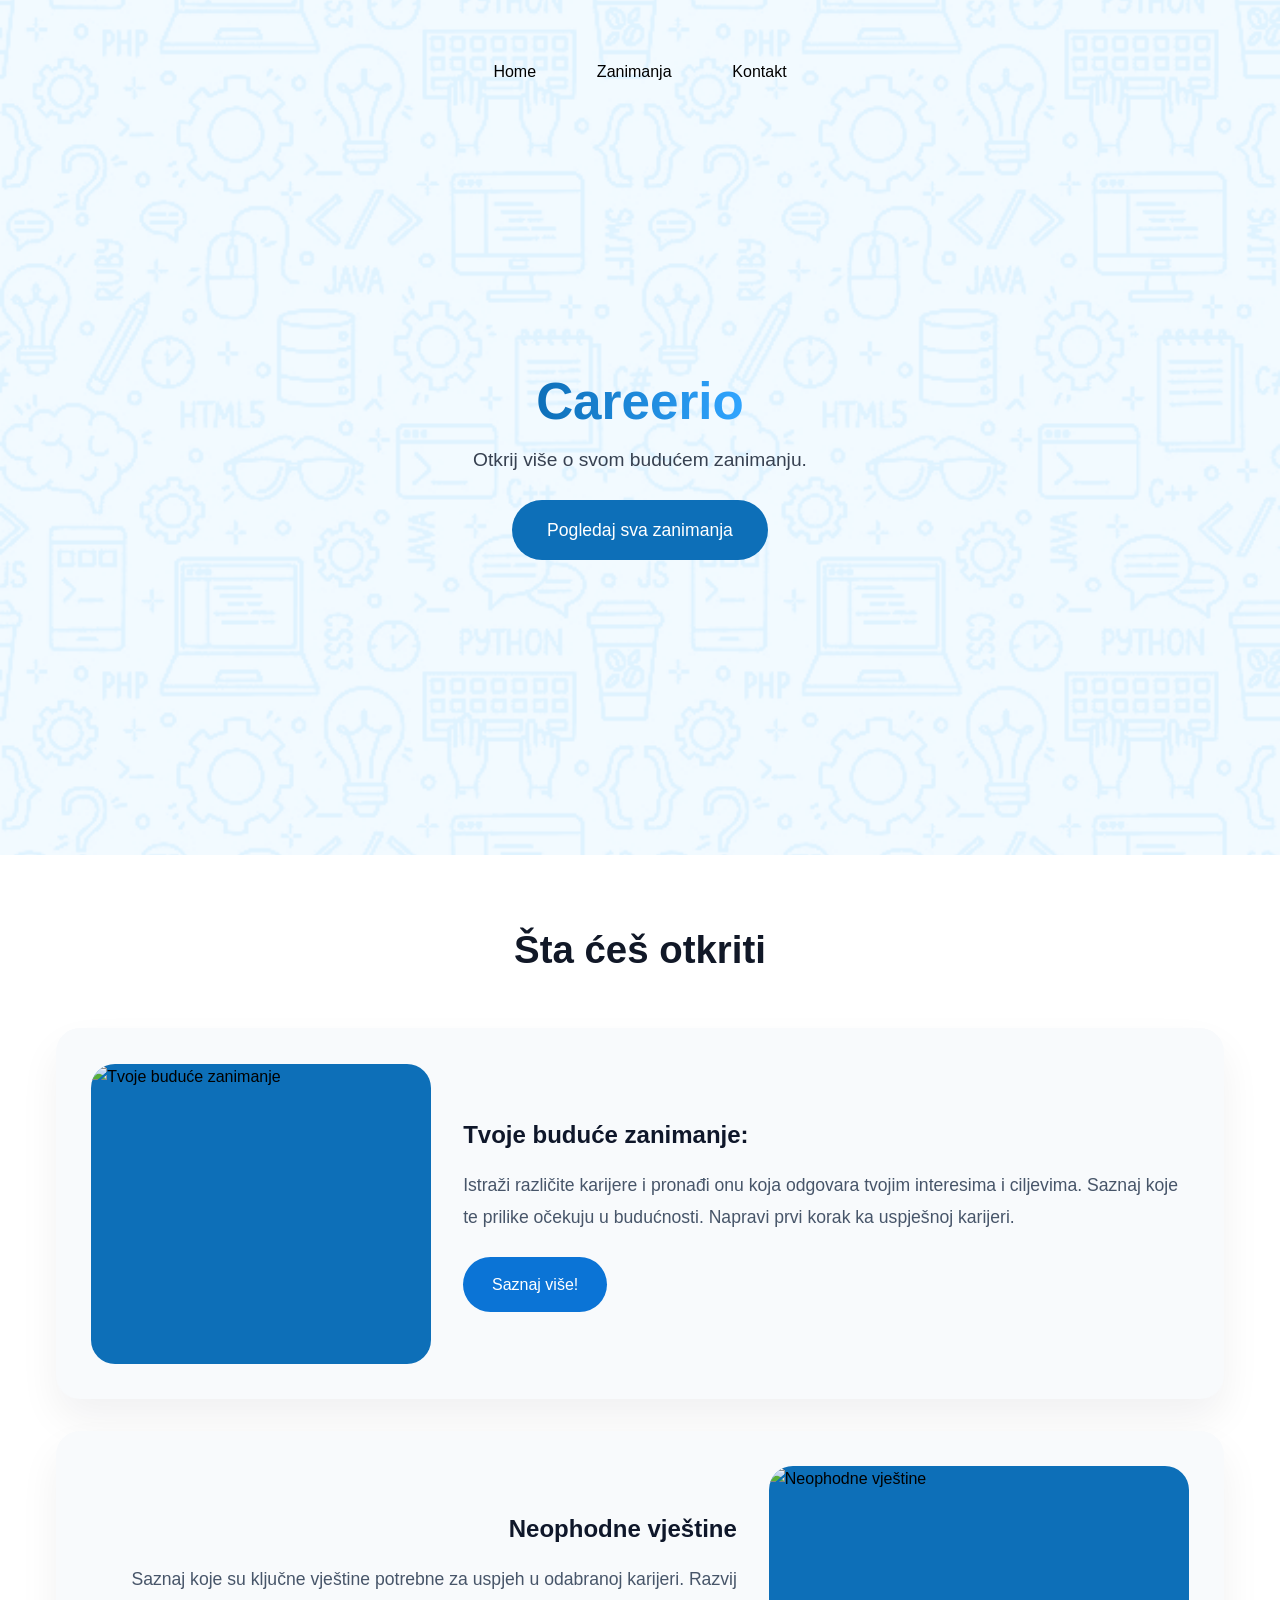
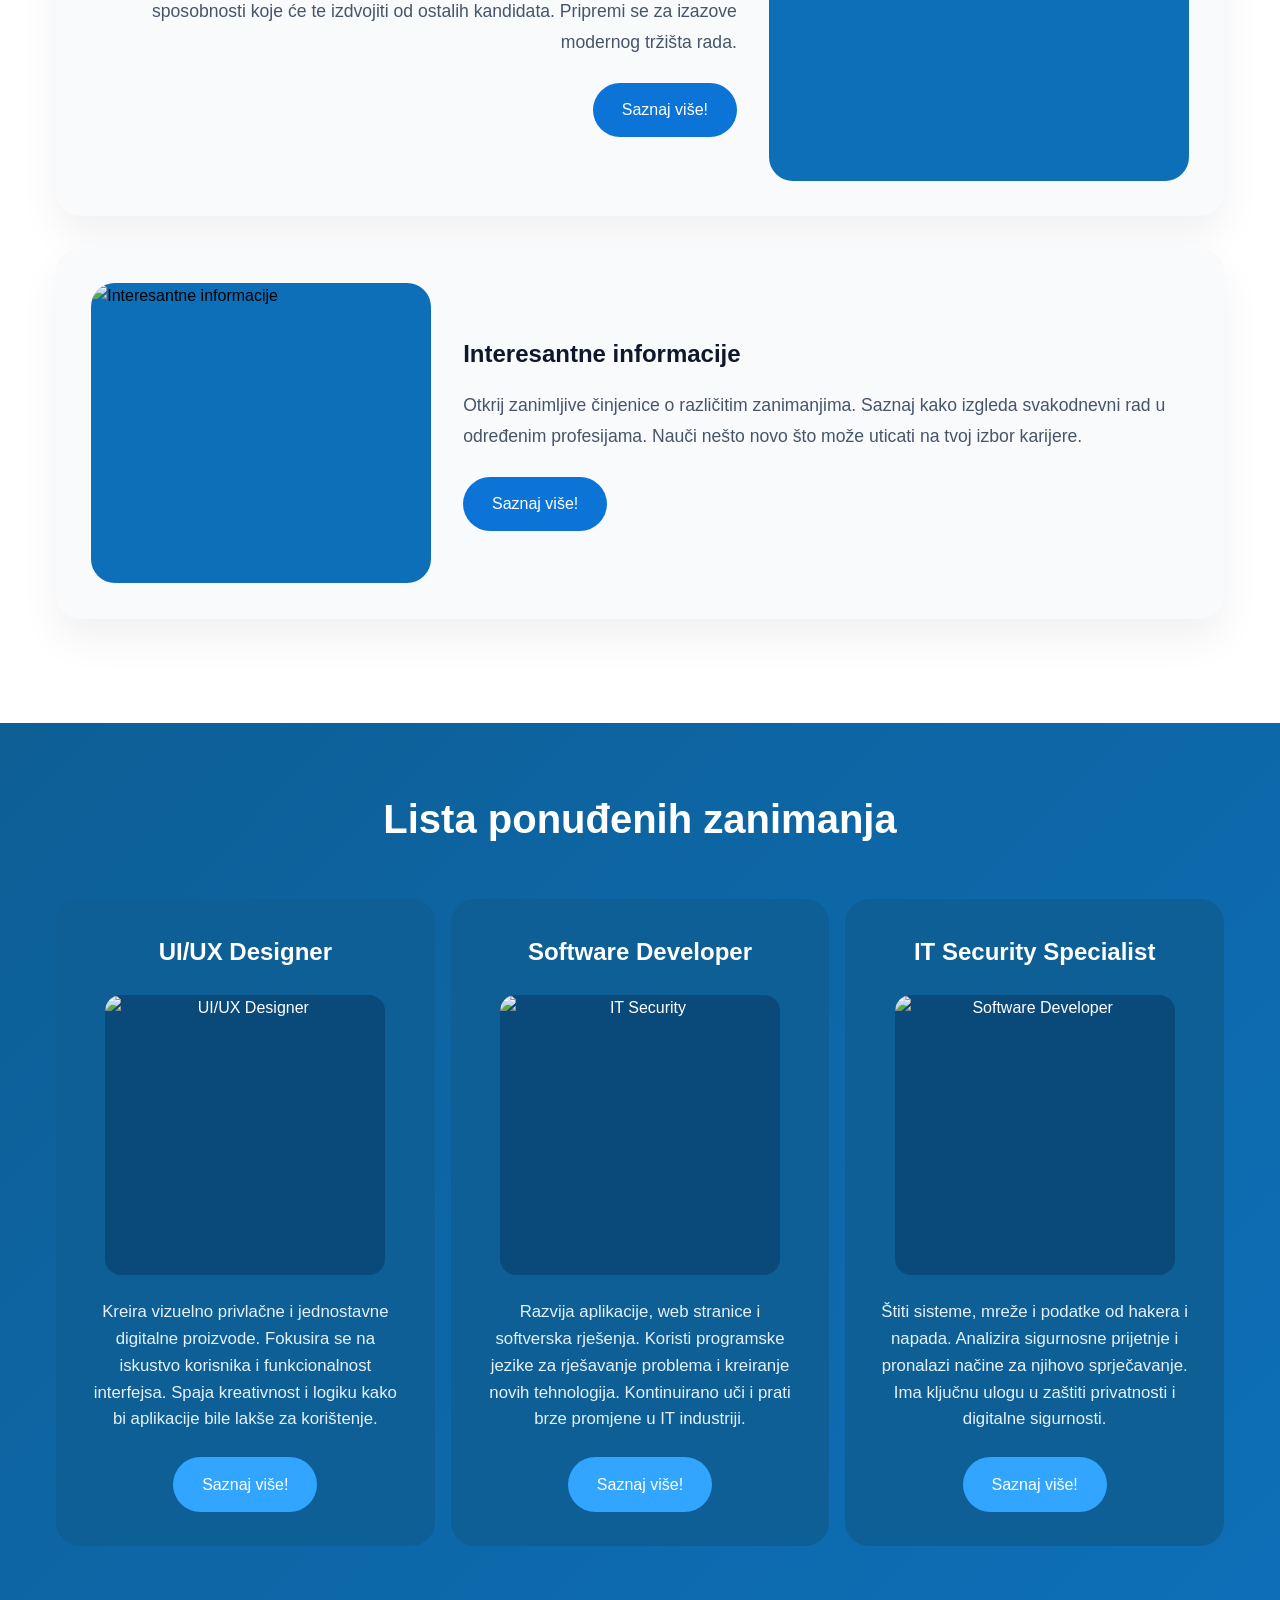
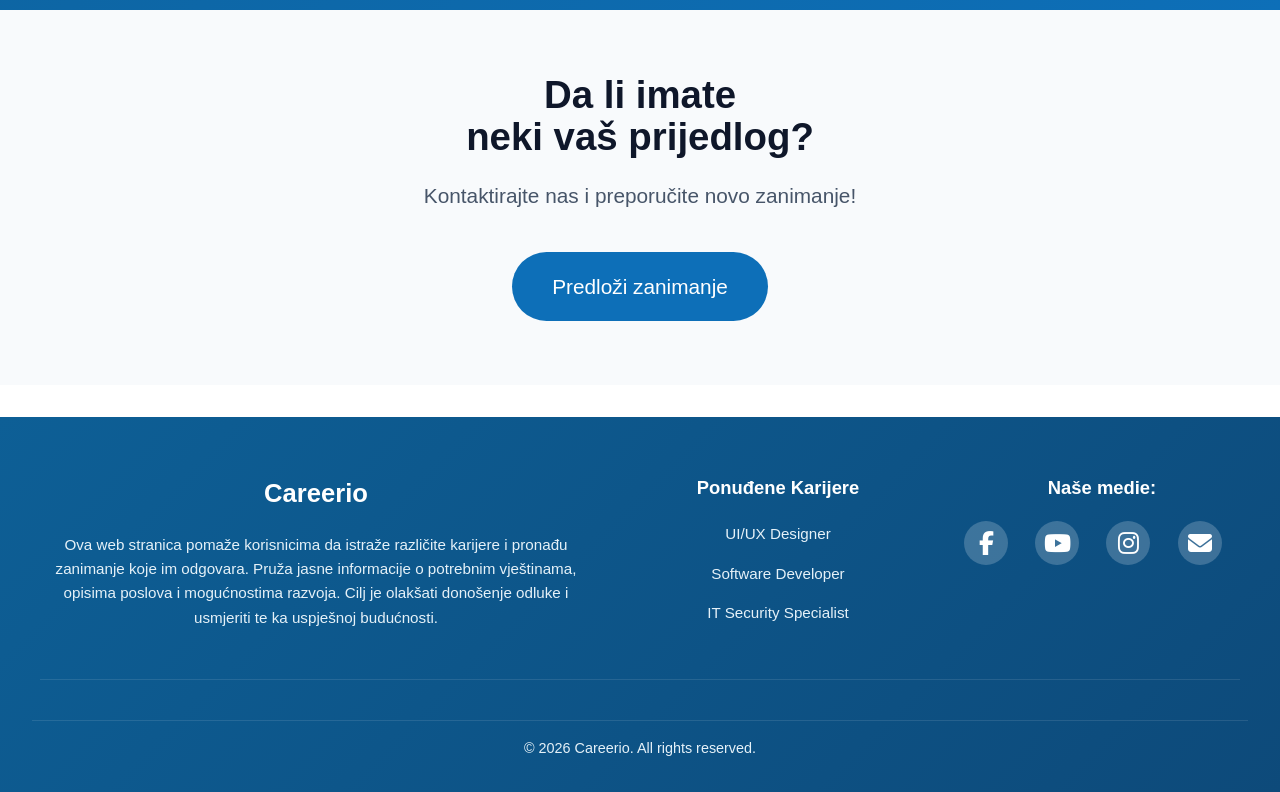
==== commit b8dd16eb: "Add files via upload" ====
--- a/index.html
+++ b/index.html
@@ -3,7 +3,7 @@
 <head>
     <meta charset="UTF-8">
     <meta name="viewport" content="width=device-width, initial-scale=1.0">
-    <title>My Website</title>
+    <title>Careerio</title>
     <link rel="stylesheet" href="style.css">
     <link rel="stylesheet" href="https://cdnjs.cloudflare.com/ajax/libs/font-awesome/6.4.0/css/all.min.css">
 
@@ -12,14 +12,14 @@
 <body>
     <header>
         <nav>
-            <a href="#home">Home</a>
-            <a href="#about">Zanimanja</a>
-            <a href="#contact">Kontakt</a>
+            <a href="index.html">Home</a>
+            <a href="zanimanja.html">Zanimanja</a>
+            <a href="kontakt.html">Kontakt</a>
         </nav>
         <div class="hero">
-            <h1>X-Ray zanimanja</h1>
+            <h1>Careerio</h1>
             <p>Otkrij više o svom budućem zanimanju.</p>
-            <a class="hero-btn" href="#about">Pogledaj sva zanimanja</a>
+            <a class="hero-btn" href="zanimanja.html">Pogledaj sva zanimanja</a>
         </div>
     </header>
 
@@ -34,14 +34,14 @@
                     <div class="info-copy">
                         <h3>Tvoje buduće zanimanje:</h3>
                         <p>Istraži različite karijere i pronađi onu koja odgovara tvojim interesima i ciljevima. Saznaj koje te prilike očekuju u budućnosti. Napravi prvi korak ka uspješnoj karijeri.</p>
-                        <a class="info-btn" href="#about">Saznaj više!</a>
+                        <a class="info-btn" href="zanimanja.html">Saznaj više!</a>
                     </div>
                 </article>
                 <article class="info-card info-card-right">
                     <div class="info-copy">
                         <h3>Neophodne vještine</h3>
                         <p>Saznaj koje su ključne vještine potrebne za uspjeh u odabranoj karijeri. Razvij sposobnosti koje će te izdvojiti od ostalih kandidata. Pripremi se za izazove modernog tržišta rada.</p>
-                        <a class="info-btn" href="#about">Saznaj više!</a>
+                        <a class="info-btn" href="zanimanja.html">Saznaj više!</a>
                     </div>
                     <div class="info-image">
                         <img src="https://images.unsplash.com/photo-1517694712202-14dd9538aa97?w=520&h=340&fit=crop&auto=format&q=80" alt="Neophodne vještine">
@@ -54,7 +54,7 @@
                     <div class="info-copy">
                         <h3>Interesantne informacije</h3>
                         <p>Otkrij zanimljive činjenice o različitim zanimanjima. Saznaj kako izgleda svakodnevni rad u određenim profesijama. Nauči nešto novo što može uticati na tvoj izbor karijere.</p>
-                        <a class="info-btn" href="#about">Saznaj više!</a>
+                        <a class="info-btn" href="zanimanja.html">Saznaj više!</a>
                     </div>
                 </article>
             </div>
@@ -71,7 +71,7 @@
                         <img src="https://images.unsplash.com/photo-1561070791-2526d30994b5?w=400&h=300&fit=crop&auto=format&q=80" alt="UI/UX Designer">
                     </div>
                     <p>Kreira vizuelno privlačne i jednostavne digitalne proizvode. Fokusira se na iskustvo korisnika i funkcionalnost interfejsa. Spaja kreativnost i logiku kako bi aplikacije bile lakše za korištenje.</p>
-                    <a class="career-btn" href="#about">Saznaj više!</a>
+                    <a class="career-btn" href="zanimanje-uiux-designer.html">Saznaj više!</a>
                 </article>
 
                 <article class="career-card">
@@ -80,7 +80,7 @@
                         <img src="https://images.unsplash.com/photo-1517694712202-14dd9538aa97?w=400&h=300&fit=crop&auto=format&q=80" alt="IT Security">
                     </div>
                     <p>Razvija aplikacije, web stranice i softverska rješenja. Koristi programske jezike za rješavanje problema i kreiranje novih tehnologija. Kontinuirano uči i prati brze promjene u IT industriji.</p>
-                    <a class="career-btn" href="#about">Saznaj više!</a>
+                    <a class="career-btn" href="zanimanje-software-developer.html">Saznaj više!</a>
                 </article>
 
                 <article class="career-card">
@@ -89,7 +89,7 @@
                         <img src="https://images.unsplash.com/photo-1517694712202-14dd9538aa97?w=400&h=300&fit=crop&auto=format&q=80" alt="Software Developer">
                     </div>
                     <p>Štiti sisteme, mreže i podatke od hakera i napada. Analizira sigurnosne prijetnje i pronalazi načine za njihovo sprječavanje. Ima ključnu ulogu u zaštiti privatnosti i digitalne sigurnosti.</p>
-                    <a class="career-btn" href="#about">Saznaj više!</a>
+                    <a class="career-btn" href="zanimanje-it-security-specialist.html">Saznaj više!</a>
                 </article>
             </div>
         </div>
@@ -106,8 +106,8 @@
     <footer class="main-footer">
         <div class="footer-container">
             <div class="footer-brand">
-                <h3>X-Ray zanimanja</h3>
-                <p>Lorem ipsum dolor sit amet, consectetur adipiscing elit, sed do eiusmod tempor incididunt ut labore et dolore magna aliqua. Ut enim ad minim veniam, quis nostrud exercitation ullamco laboris nisi ut aliquip ex ea commodo consequat.</p>
+                <h3>Careerio</h3>
+                <p>Ova web stranica pomaže korisnicima da istraže različite karijere i pronađu zanimanje koje im odgovara. Pruža jasne informacije o potrebnim vještinama, opisima poslova i mogućnostima razvoja. Cilj je olakšati donošenje odluke i usmjeriti te ka uspješnoj budućnosti.</p>
             </div>
             <div class="footer-careers">
                 <h4>Ponuđene Karijere</h4>
@@ -128,7 +128,7 @@
             </div>
         </div>
         <div class="footer-bottom">
-            <p>&copy; 2024 X-Ray zanimanja. All rights reserved.</p>
+            <p>&copy; 2026 Careerio. All rights reserved.</p>
         </div>
     </footer>
 </body>
--- a/style.css
+++ b/style.css
@@ -65,10 +65,16 @@
 
 .hero h1 {
     font-size: clamp(2rem, 8vw, 3.5rem);
-    color: #165a8a;
     margin-bottom: 1rem;
     line-height: 1.05;
-}
+    font-weight: 700;
+    background: linear-gradient(90deg, #0d6fb8 0%, #31a5ff 100%);
+    -webkit-background-clip: text;
+    -webkit-text-fill-color: transparent;
+    background-clip: text;
+    color: transparent;
+}
+
 
 .hero p {
     margin: 0 auto;
@@ -434,10 +440,249 @@
     font-size: clamp(0.8rem, 2vw, 0.9rem);
 }
 
+.skills-zone {
+    background: #ffffff;
+    padding: 80px 20px;
+}
+
+.skills-title {
+    text-align: center;
+    color:#0d6fb8;
+    font-size: 38px;
+    margin-bottom: 60px;
+}
+
+.skills-wrapper {
+    max-width: 1100px;
+    margin: auto;
+    display: grid;
+    grid-template-columns: repeat(2, 1fr);
+    gap: 30px;
+}
+
+.skill-box {
+    background: #0b4f6c;
+    border-radius: 18px;
+    padding: 25px;
+    display: flex;
+    align-items: center;
+    gap: 20px;
+    transition: all 0.3s ease;
+}
+
+.skill-box:hover {
+    transform: translateY(-10px);
+    background: #083e55;
+}
+
+.skill-icon {
+    width: 65px;
+    height: 65px;
+    background: #2da8e0;
+    border-radius: 16px;
+    display: flex;
+    align-items: center;
+    justify-content: center;
+    font-size: 24px;
+    color: white;
+    flex-shrink: 0;
+    transition: 0.3s;
+}
+
+.skill-box:hover .skill-icon {
+    transform: scale(1.15) rotate(8deg);
+}
+
+.skill-content h3 {
+    color: white;
+    margin-bottom: 6px;
+    font-size: 18px;
+}
+
+.skill-content p {
+    color: #cfe8f3;
+    font-size: 14px;
+    line-height: 1.5;
+}
+
+.bluegrid {
+    display: flex;
+    flex-direction: column;
+    gap: 1.5rem;
+    max-width: 1200px;
+    margin: 0 auto;
+    padding: 2rem 1rem;
+}
+
+.bluecard {
+    display: flex;
+    align-items: center;
+    gap: 1.5rem;
+    padding: 1.5rem;
+    background-color: #f8fafc;
+    border-radius: 16px;
+    box-shadow: 0 8px 20px rgba(15, 23, 42, 0.08);
+    transition: transform 0.3s ease, box-shadow 0.3s ease;
+}
+
+.bluecard:hover {
+    transform: translateY(-6px);
+    box-shadow: 0 14px 28px rgba(15, 23, 42, 0.15);
+}
+
+.blueicon {
+    flex-shrink: 0;
+    width: 80px;
+    height: 80px;
+    border-radius: 12px;
+    background-color: #31a5ff;
+    display: flex;
+    align-items: center;
+    justify-content: center;
+    transition: background-color 0.3s ease, transform 0.3s ease;
+    font-size: 28px;
+    color: white;
+}
+
+.bluecard:hover .blueicon {
+    background-color: #0d6fb8;
+    transform: scale(1.1) rotate(5deg);
+}
+
+.bluetext {
+    flex: 1;
+}
+
+.bluetext h3 {
+    margin-bottom: 0.5rem;
+    font-size: 1.2rem;
+    color: #0f172a;
+}
+
+.bluetext p {
+    margin: 0;
+    color: #475569;
+    line-height: 1.6;
+    font-size: 0.95rem;
+}
+
+.contact-box {
+    display: flex;
+    gap: 2rem;
+    background-color: #0d6fb8;
+    border-radius: 24px;
+    padding: 2rem;
+    color: white;
+    margin-top: 2rem;
+}
+
+.contact-form {
+    flex: 1;
+}
+
+.contact-form h2 {
+    margin-bottom: 1rem;
+    color: white;
+}
+
+.contact-form label {
+    display: block;
+    margin-top: 1rem;
+    font-weight: 600;
+}
+
+.contact-form input,
+.contact-form textarea {
+    width: 100%;
+    padding: 0.8rem;
+    border-radius: 8px;
+    border: none;
+    margin-top: 0.5rem;
+    transition: background-color 0.3s ease, outline 0.3s ease;
+}
+
+.contact-form input:hover,
+.contact-form textarea:hover {
+    background-color: #e9eff7;
+}
+
+.contact-form input:focus,
+.contact-form textarea:focus {
+    outline: 2px solid #31a5ff;
+    background-color: #f0f8ff;
+}
+
+.contact-form button {
+    margin-top: 1.5rem;
+    padding: 0.8rem 1.5rem;
+    background-color: #31a5ff;
+    color: white;
+    border: none;
+    border-radius: 999px;
+    cursor: pointer;
+    transition: background-color 0.3s ease, transform 0.2s ease;
+}
+
+.contact-form button:hover {
+    background-color: #1a8fd9;
+    transform: translateY(-3px);
+}
+
+.contact-social {
+    flex: 1;
+}
+
+.contact-social h2 {
+    margin-bottom: 1rem;
+    color: white;
+}
+
+.contact-social p {
+    margin-bottom: 1.5rem;
+    color: #e5f1f8;
+}
+
+.social-icons a {
+    width: 44px;
+    height: 44px;
+    background-color: rgba(255, 255, 255, 0.2);
+    border-radius: 50%;
+    display: inline-flex;
+    align-items: center;
+    justify-content: center;
+    text-decoration: none;
+    transition: background-color 0.3s ease, transform 0.3s ease;
+    color: white;
+    font-size: 1.2rem;
+    margin-right: 0.5rem;
+}
+
+.social-icons a:hover {
+    transform: translateY(-4px);
+    background-color: #31a5ff;
+}
+
+.social-facebook:hover {
+    background-color: #1877f2;
+}
+
+.social-youtube:hover {
+    background-color: #ff0000;
+}
+
+.social-instagram:hover {
+    background: linear-gradient(45deg, #f09433 0%, #e6683c 25%, #dc2743 50%, #cc2366 75%, #bc1888 100%);
+}
+
+.social-gmail:hover {
+    background-color: #ea4335;
+}
+
+
 /* Mobile Styles */
 @media (min-width: 481px) {
     header {
-        min-height: 75vh;
+        min-height: 50vh;
         gap: 2rem;
         padding: 2rem 1.5rem 3rem;
     }
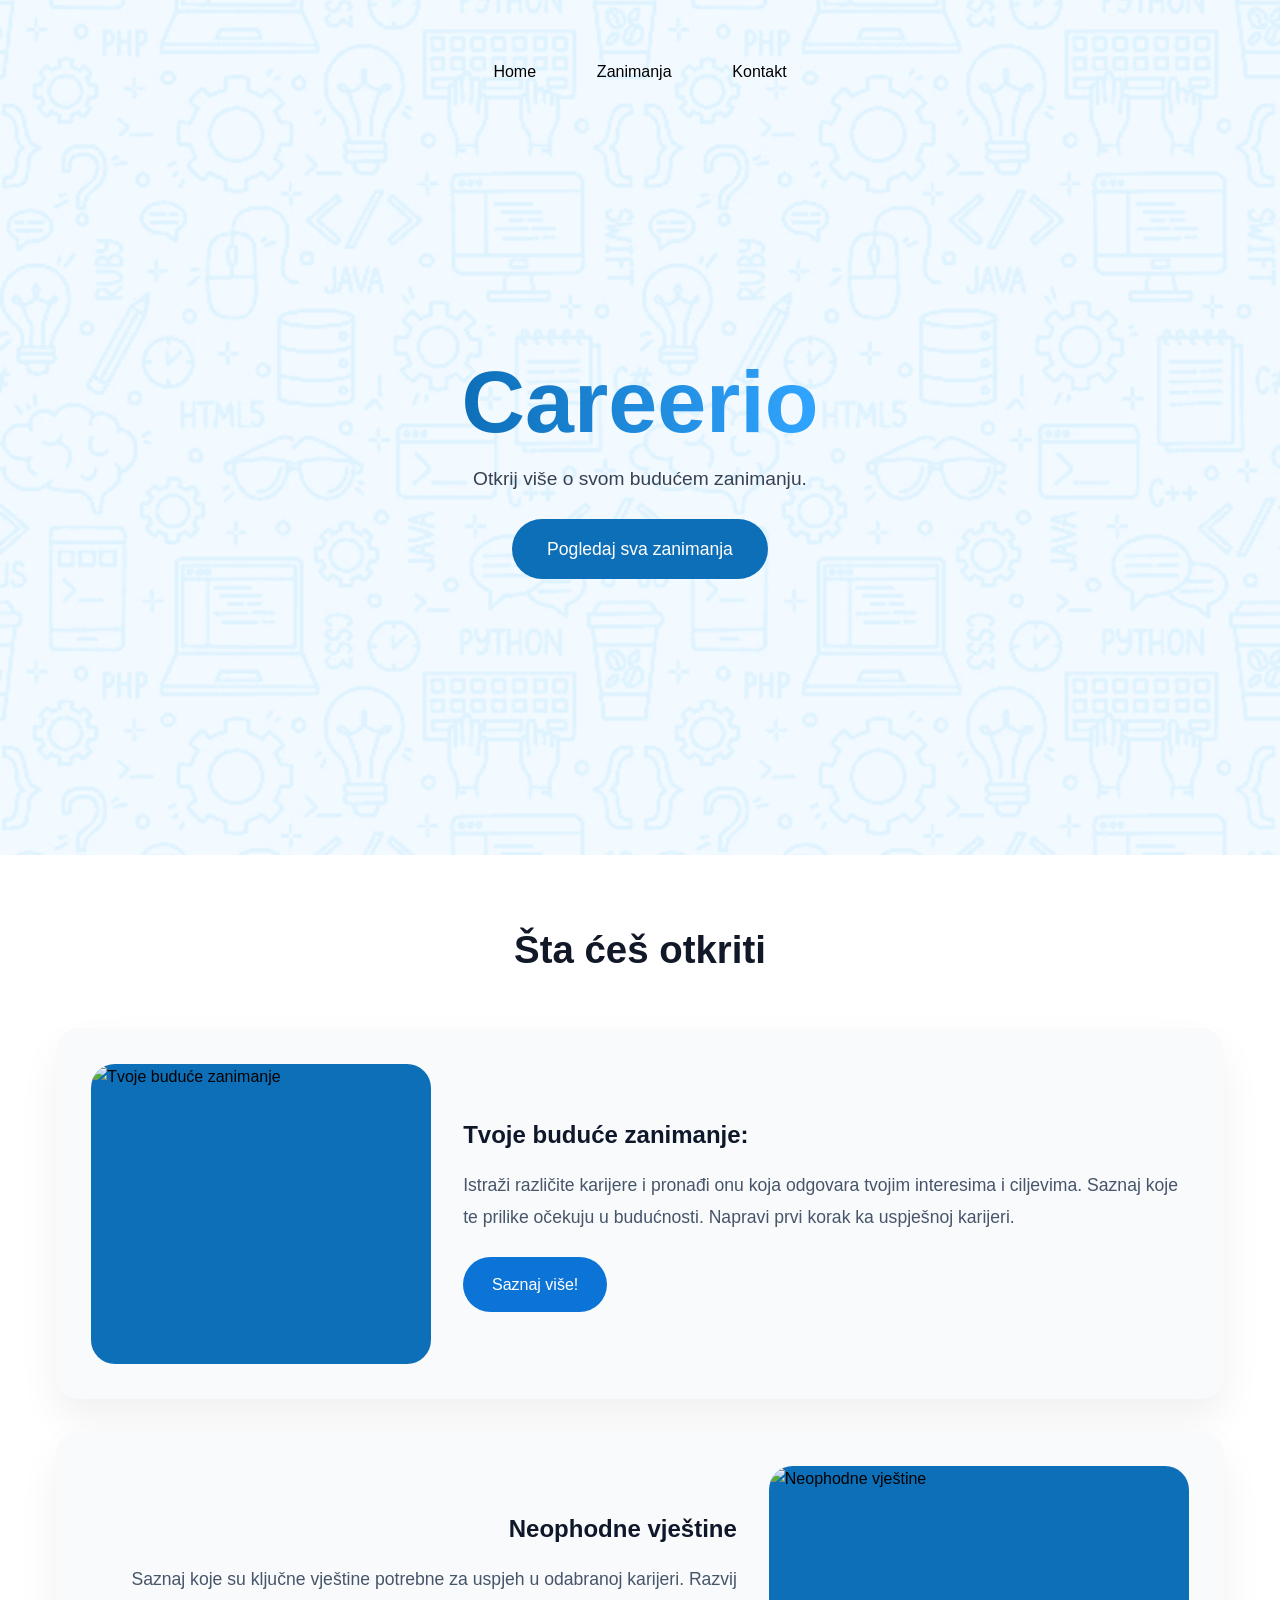
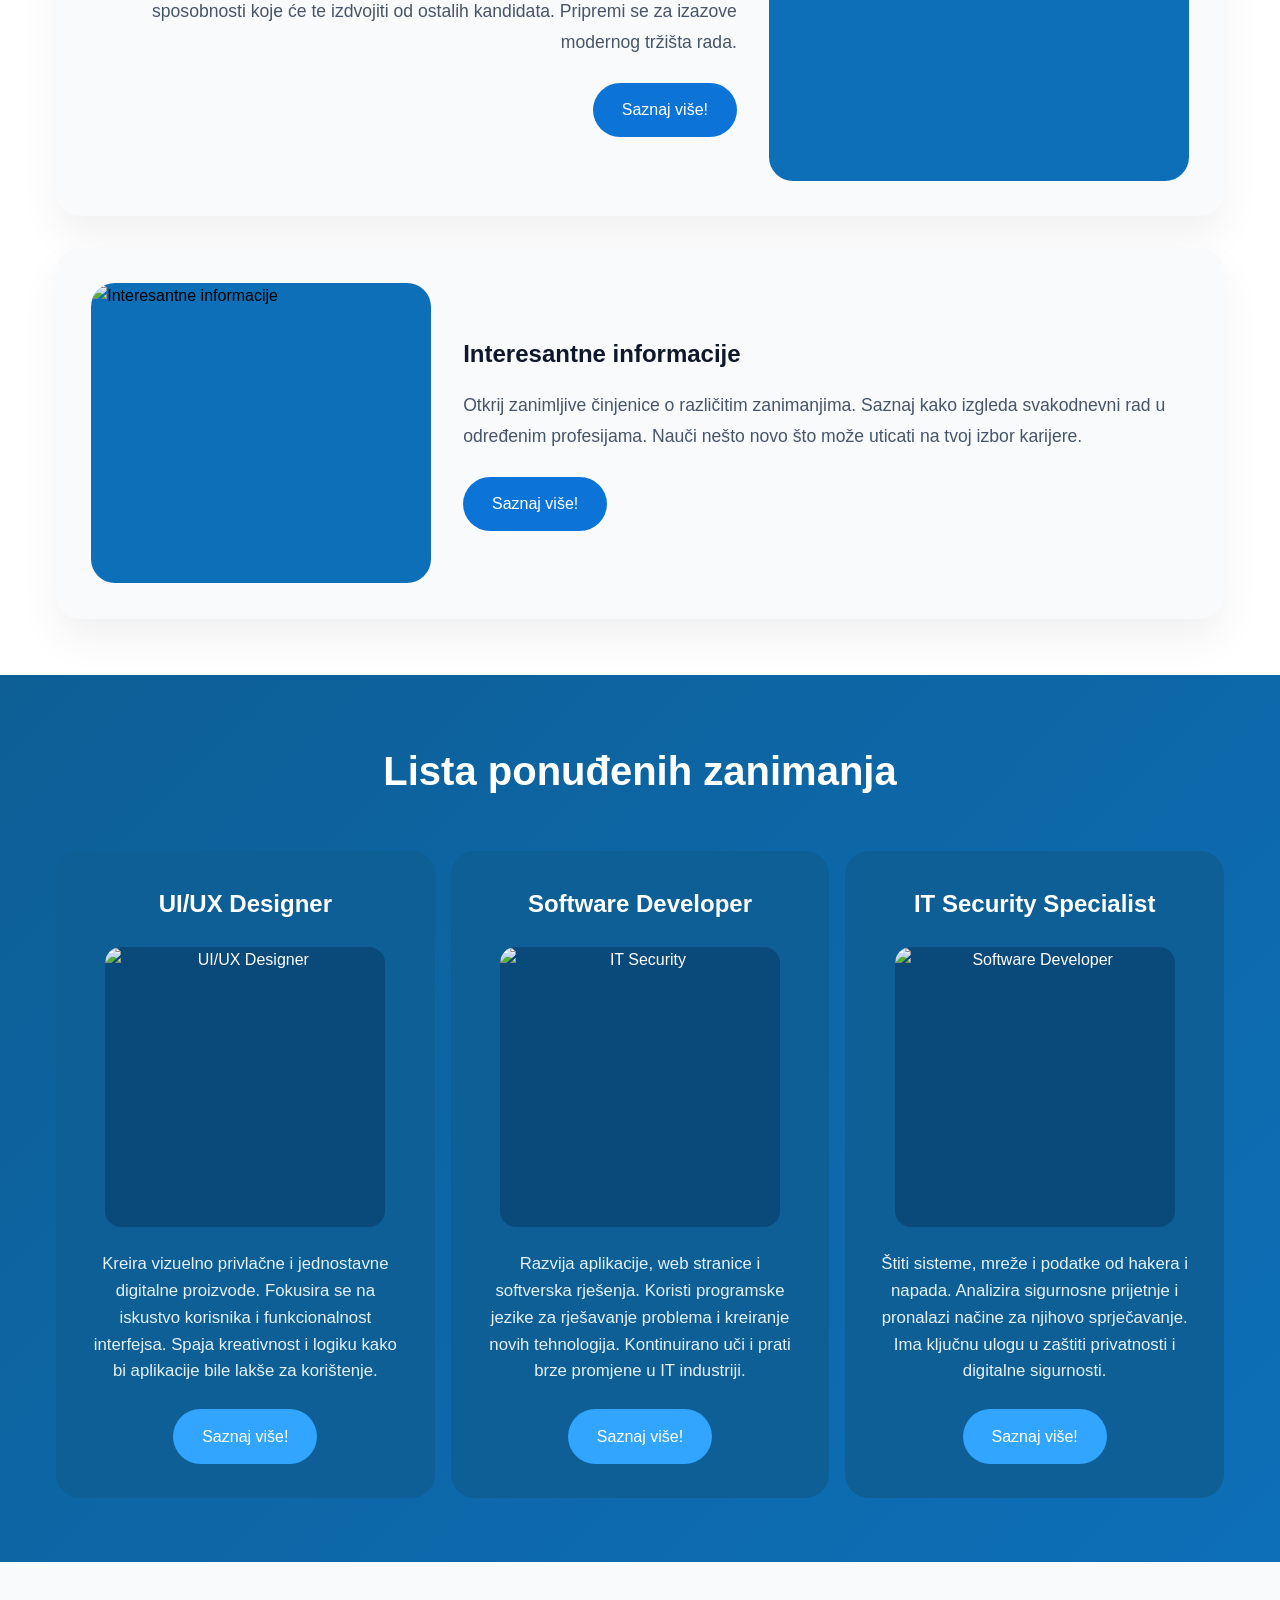
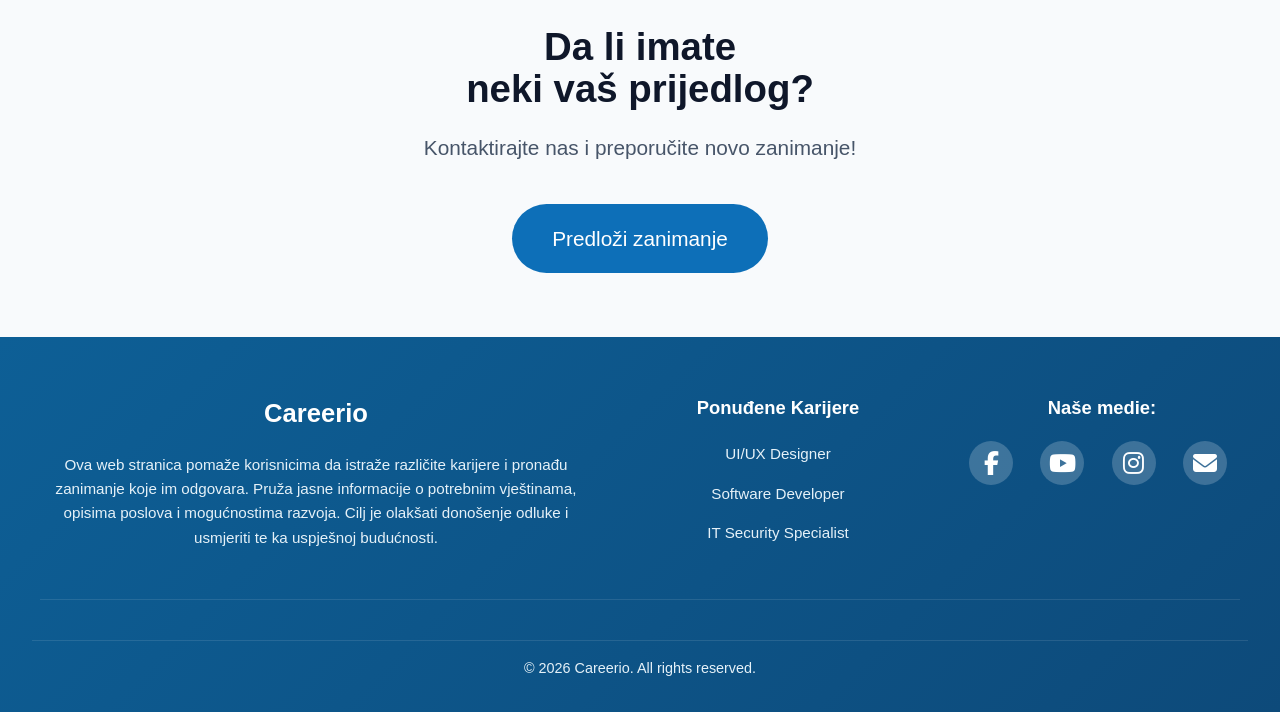
==== commit 9bdc8f76: "Add files via upload" ====
--- a/index.html
+++ b/index.html
@@ -17,7 +17,7 @@
             <a href="kontakt.html">Kontakt</a>
         </nav>
         <div class="hero">
-            <h1>Careerio</h1>
+            <h1 id="home-hero-h1">Careerio</h1>
             <p>Otkrij više o svom budućem zanimanju.</p>
             <a class="hero-btn" href="zanimanja.html">Pogledaj sva zanimanja</a>
         </div>
@@ -29,7 +29,7 @@
             <div class="info-grid">
                 <article class="info-card info-card-left">
                     <div class="info-image">
-                        <img src="https://images.unsplash.com/photo-1552664730-d307ca884978?w=520&h=340&fit=crop" alt="Tvoje buduće zanimanje">
+                        <img src="assets/photo-1552664730-d307ca884978 (1).jpeg" alt="Tvoje buduće zanimanje">
                     </div>
                     <div class="info-copy">
                         <h3>Tvoje buduće zanimanje:</h3>
@@ -44,12 +44,12 @@
                         <a class="info-btn" href="zanimanja.html">Saznaj više!</a>
                     </div>
                     <div class="info-image">
-                        <img src="https://images.unsplash.com/photo-1517694712202-14dd9538aa97?w=520&h=340&fit=crop&auto=format&q=80" alt="Neophodne vještine">
+                        <img src="assets/photo2.avif" alt="Neophodne vještine">
                     </div>
                 </article>
                 <article class="info-card info-card-left">
                     <div class="info-image">
-                        <img src="https://images.unsplash.com/photo-1454165804606-c3d57bc86b40?w=520&h=340&fit=crop" alt="Interesantne informacije">
+                        <img src="assets/photo3.jpeg" alt="Interesantne informacije">
                     </div>
                     <div class="info-copy">
                         <h3>Interesantne informacije</h3>
@@ -68,7 +68,7 @@
                 <article class="career-card">
                     <h3>UI/UX Designer</h3>
                     <div class="career-image">
-                        <img src="https://images.unsplash.com/photo-1561070791-2526d30994b5?w=400&h=300&fit=crop&auto=format&q=80" alt="UI/UX Designer">
+                        <img src="assets/photo4.avif" alt="UI/UX Designer">
                     </div>
                     <p>Kreira vizuelno privlačne i jednostavne digitalne proizvode. Fokusira se na iskustvo korisnika i funkcionalnost interfejsa. Spaja kreativnost i logiku kako bi aplikacije bile lakše za korištenje.</p>
                     <a class="career-btn" href="zanimanje-uiux-designer.html">Saznaj više!</a>
@@ -77,7 +77,7 @@
                 <article class="career-card">
                     <h3>Software Developer</h3>
                     <div class="career-image">
-                        <img src="https://images.unsplash.com/photo-1517694712202-14dd9538aa97?w=400&h=300&fit=crop&auto=format&q=80" alt="IT Security">
+                        <img src="assets/photo3.jpeg" alt="IT Security">
                     </div>
                     <p>Razvija aplikacije, web stranice i softverska rješenja. Koristi programske jezike za rješavanje problema i kreiranje novih tehnologija. Kontinuirano uči i prati brze promjene u IT industriji.</p>
                     <a class="career-btn" href="zanimanje-software-developer.html">Saznaj više!</a>
@@ -86,7 +86,7 @@
                 <article class="career-card">
                     <h3>IT Security Specialist</h3>
                     <div class="career-image">
-                        <img src="https://images.unsplash.com/photo-1517694712202-14dd9538aa97?w=400&h=300&fit=crop&auto=format&q=80" alt="Software Developer">
+                        <img src="assets/photo2.avif" alt="Software Developer">
                     </div>
                     <p>Štiti sisteme, mreže i podatke od hakera i napada. Analizira sigurnosne prijetnje i pronalazi načine za njihovo sprječavanje. Ima ključnu ulogu u zaštiti privatnosti i digitalne sigurnosti.</p>
                     <a class="career-btn" href="zanimanje-it-security-specialist.html">Saznaj više!</a>
@@ -112,9 +112,9 @@
             <div class="footer-careers">
                 <h4>Ponuđene Karijere</h4>
                 <ul>
-                    <li><a href="#ui-ux">UI/UX Designer</a></li>
-                    <li><a href="#software">Software Developer</a></li>
-                    <li><a href="#security">IT Security Specialist</a></li>
+                    <li><a href="zanimanje-uiux-designer.html">UI/UX Designer</a></li>
+                    <li><a href="zanimanje-software-developer.html">Software Developer</a></li>
+                    <li><a href="zanimanje-it-security-specialist.html">IT Security Specialist</a></li>
                 </ul>
             </div>
             <div class="footer-social">
--- a/style.css
+++ b/style.css
@@ -73,6 +73,10 @@
     -webkit-text-fill-color: transparent;
     background-clip: text;
     color: transparent;
+}
+
+#home-hero-h1 {
+    font-size: clamp(3rem, 10vw, 5.5rem);
 }
 
 
@@ -155,14 +159,10 @@
 }
 
 .info-card-right {
-    display: flex;
-    align-items: right;
     grid-template-areas:
         "copy"
         "image";
     grid-template-rows: auto 1fr;
-    
-    
 }
 
 .info-card .info-image,
@@ -228,13 +228,11 @@
     color: black;
     text-align: center;
     padding: 1rem;
-    margin-top: 2rem;
 }
 
 .careers-section {
     background: linear-gradient(135deg, #0d5f96 0%, #0d6fb8 100%);
-    padding: 3rem 1rem;
-    margin-top: 3rem;
+    padding: 5rem 1rem;
 }
 
 .careers-section h2 {
@@ -716,6 +714,7 @@
     .info-section {
         padding: 3.5rem 1.5rem 2.5rem;
     }
+    
 
     .info-section h2 {
         margin-bottom: 3rem;
@@ -726,6 +725,14 @@
        
         gap: 2rem;
     }
+ 
+    .info-card-right {
+        grid-template-areas:
+        "image"    
+        "copy";
+        grid-template-rows: auto 1fr;
+    }
+
     .info-card h3 {
         font-size: 1.3rem;
     }
@@ -786,27 +793,44 @@
         margin-bottom: 0.85rem;
     }
     .social-icons {
+        justify-content: center;
         gap: 1.2rem;
     }
+
     .social-icon {
         width: 48px;
         height: 48px;
     }
+
     .social-icon i {
         font-size: 1.5rem;
     }
+
     .cta-section {
         padding: 3.5rem 1.5rem;
     }
+
     .cta-content h2 {
         margin-bottom: 1.2rem;
     }
+
     .cta-content p {
         margin-bottom: 2.5rem;
     }
+
     .cta-btn {
         padding: 1.1rem 2.2rem;
     }
+
+    .skills-wrapper {
+        grid-template-columns:auto;
+        gap: 15px;
+    }
+
+    .contact-box {
+    flex-direction: column;
+    gap: 3rem;
+}
 }
 
 /* Laptop Styles */
@@ -856,7 +880,9 @@
     }
 
     .info-card-right {
-        grid-template-areas: "copy image";
+        display: flex;
+        justify-content: right;
+    
     }
 
     .info-card-right .info-image {
@@ -1010,6 +1036,11 @@
         padding: 2rem;
     }
 
+    .info-card-right {
+        display: flex;
+        justify-content: right;
+    }
+
     .info-card .info-image {
         min-height: 260px;
     }
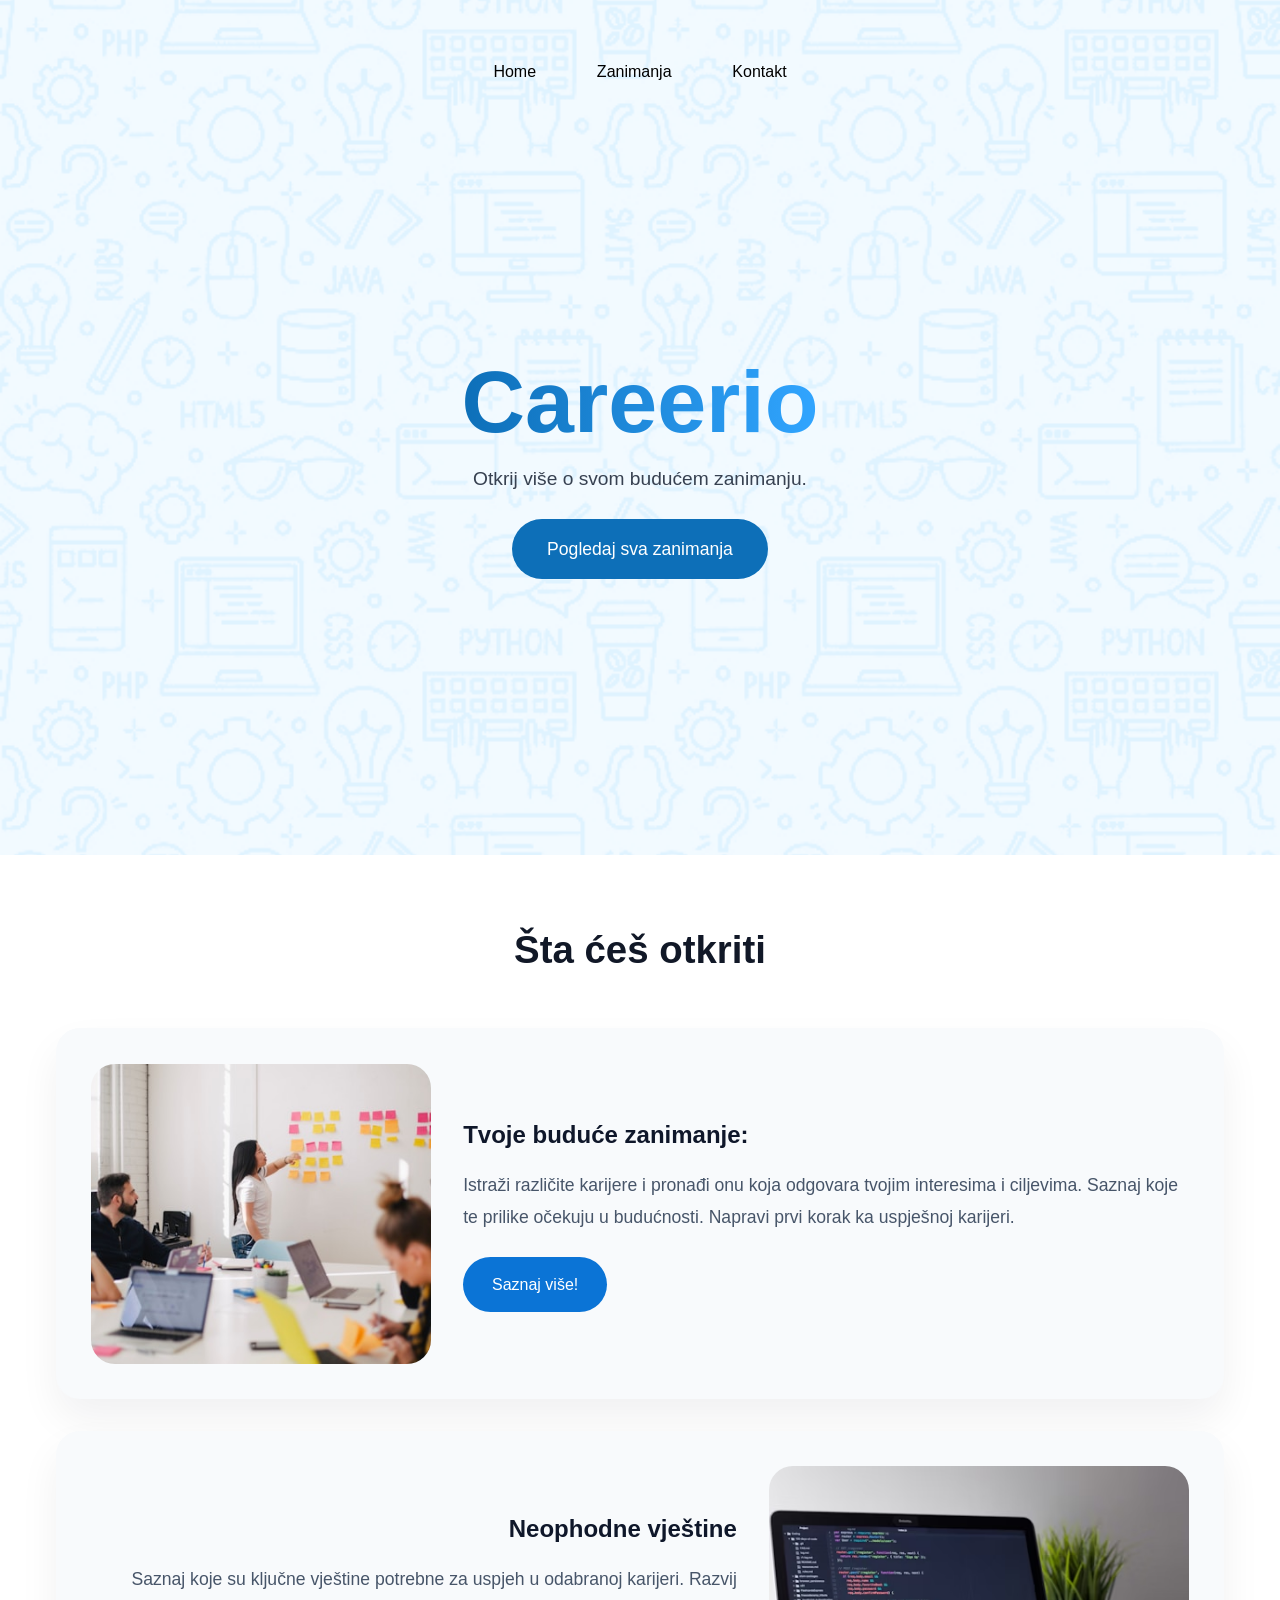
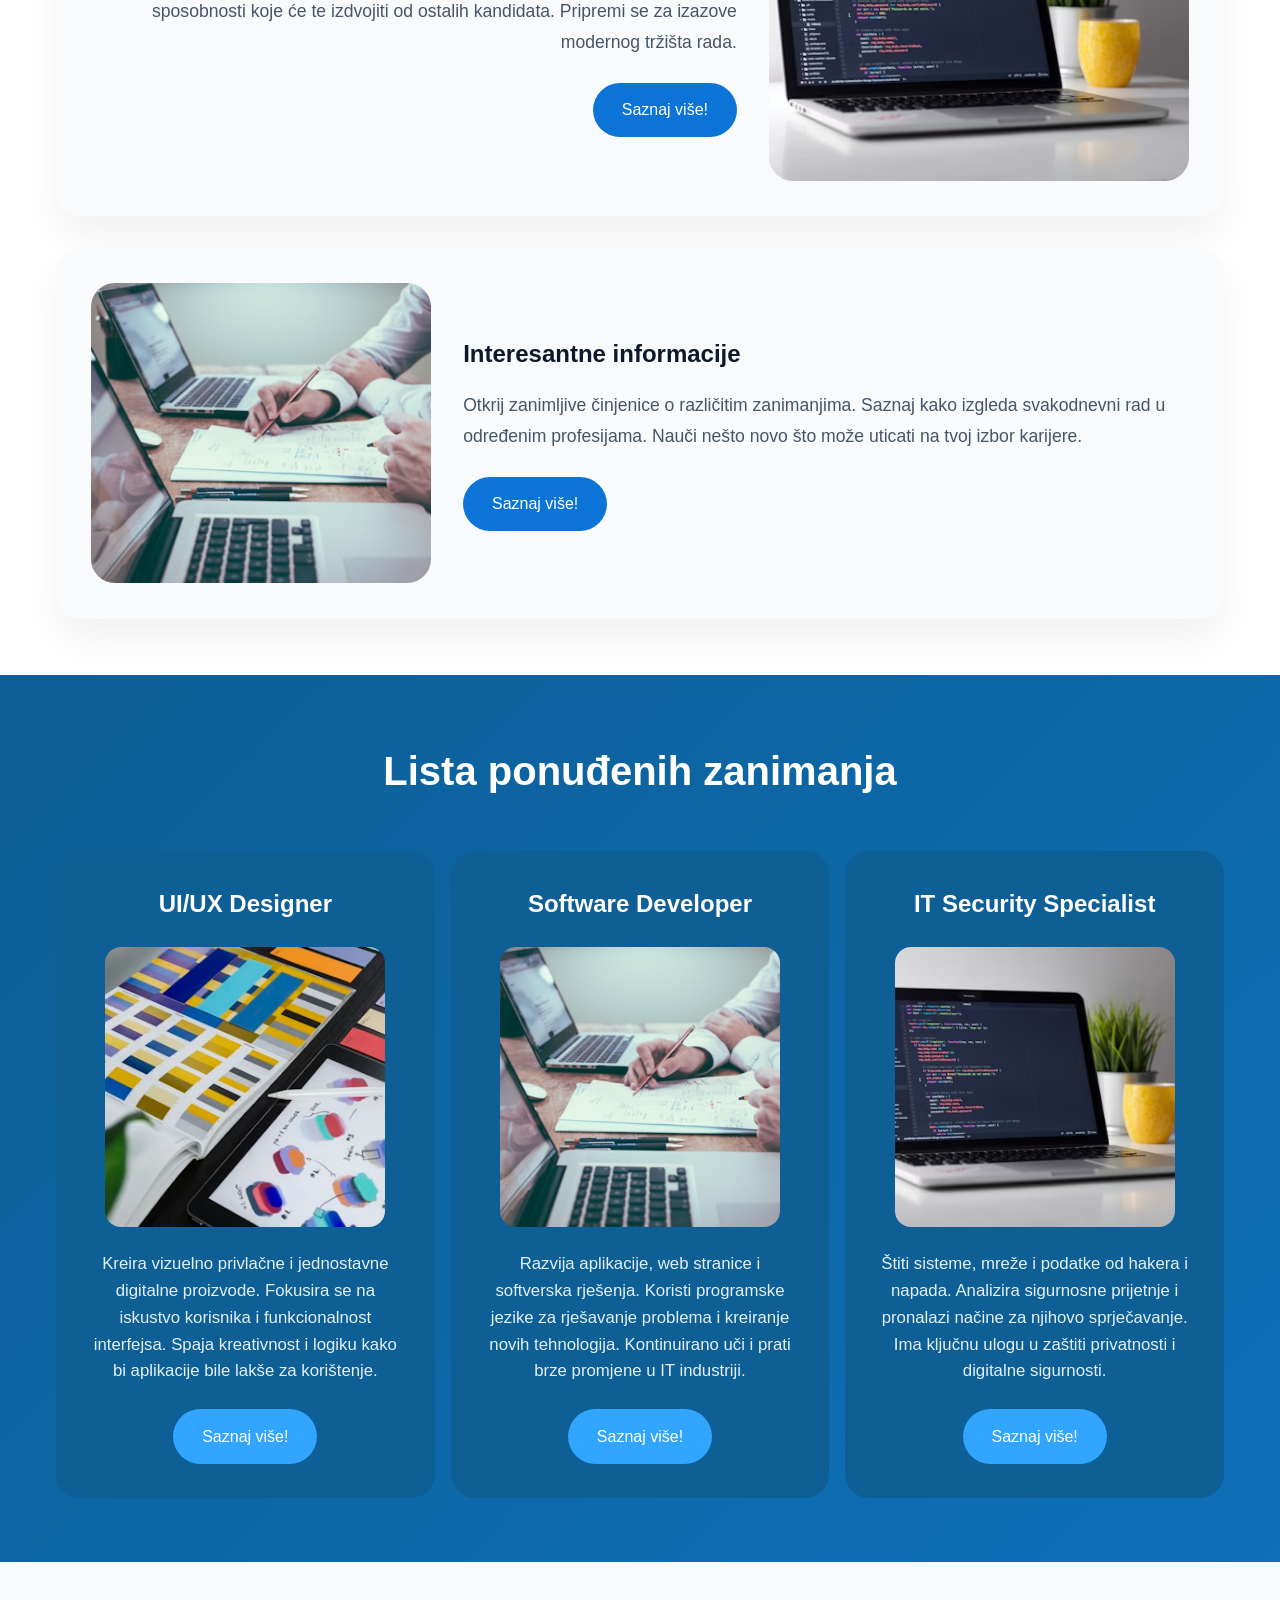
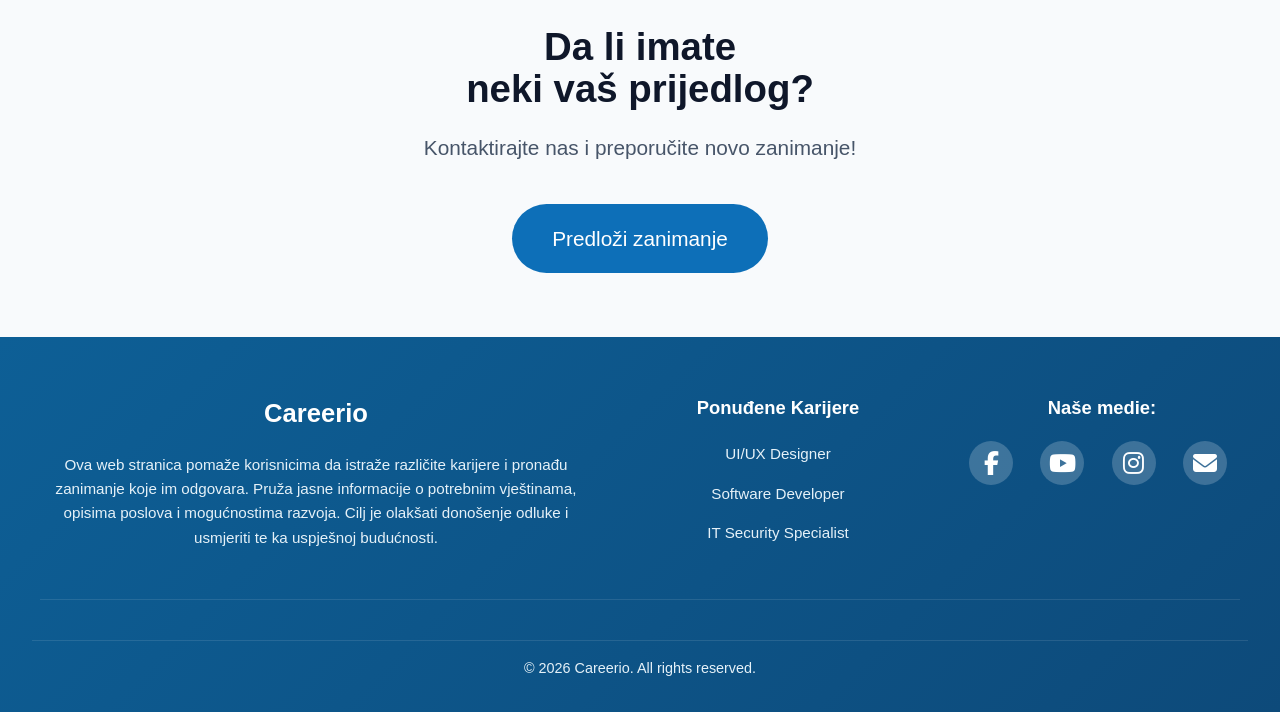
==== commit 9d9e112b: "Update index.html" ====
--- a/index.html
+++ b/index.html
@@ -99,7 +99,7 @@
         <div class="cta-content">
             <h2>Da li imate <br>neki vaš prijedlog?</h2>
             <p>Kontaktirajte nas i preporučite novo zanimanje!</p>
-            <a class="cta-btn" href="#about">Predloži zanimanje</a>
+            <a class="cta-btn" href="zanimanja.html">Predloži zanimanje</a>
         </div>
     </section>
 
@@ -132,4 +132,4 @@
         </div>
     </footer>
 </body>
-</html>+</html>
